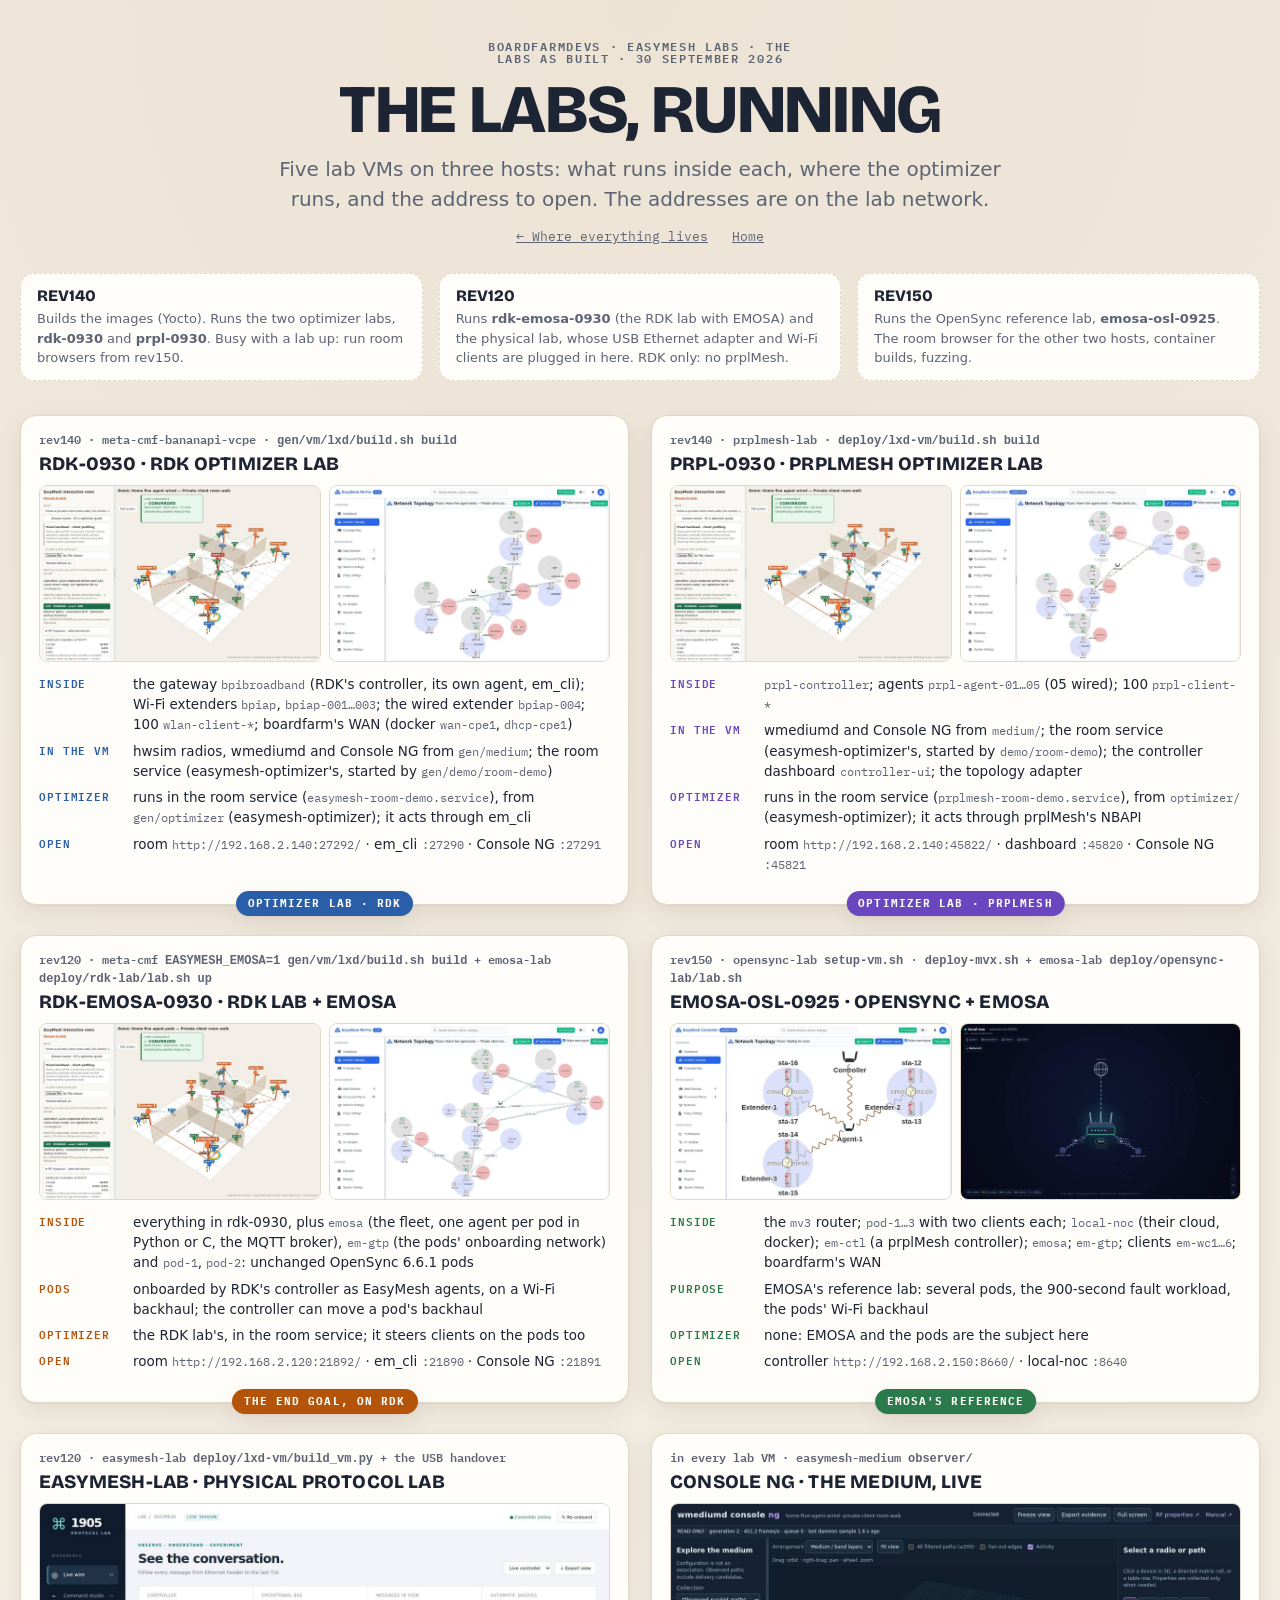
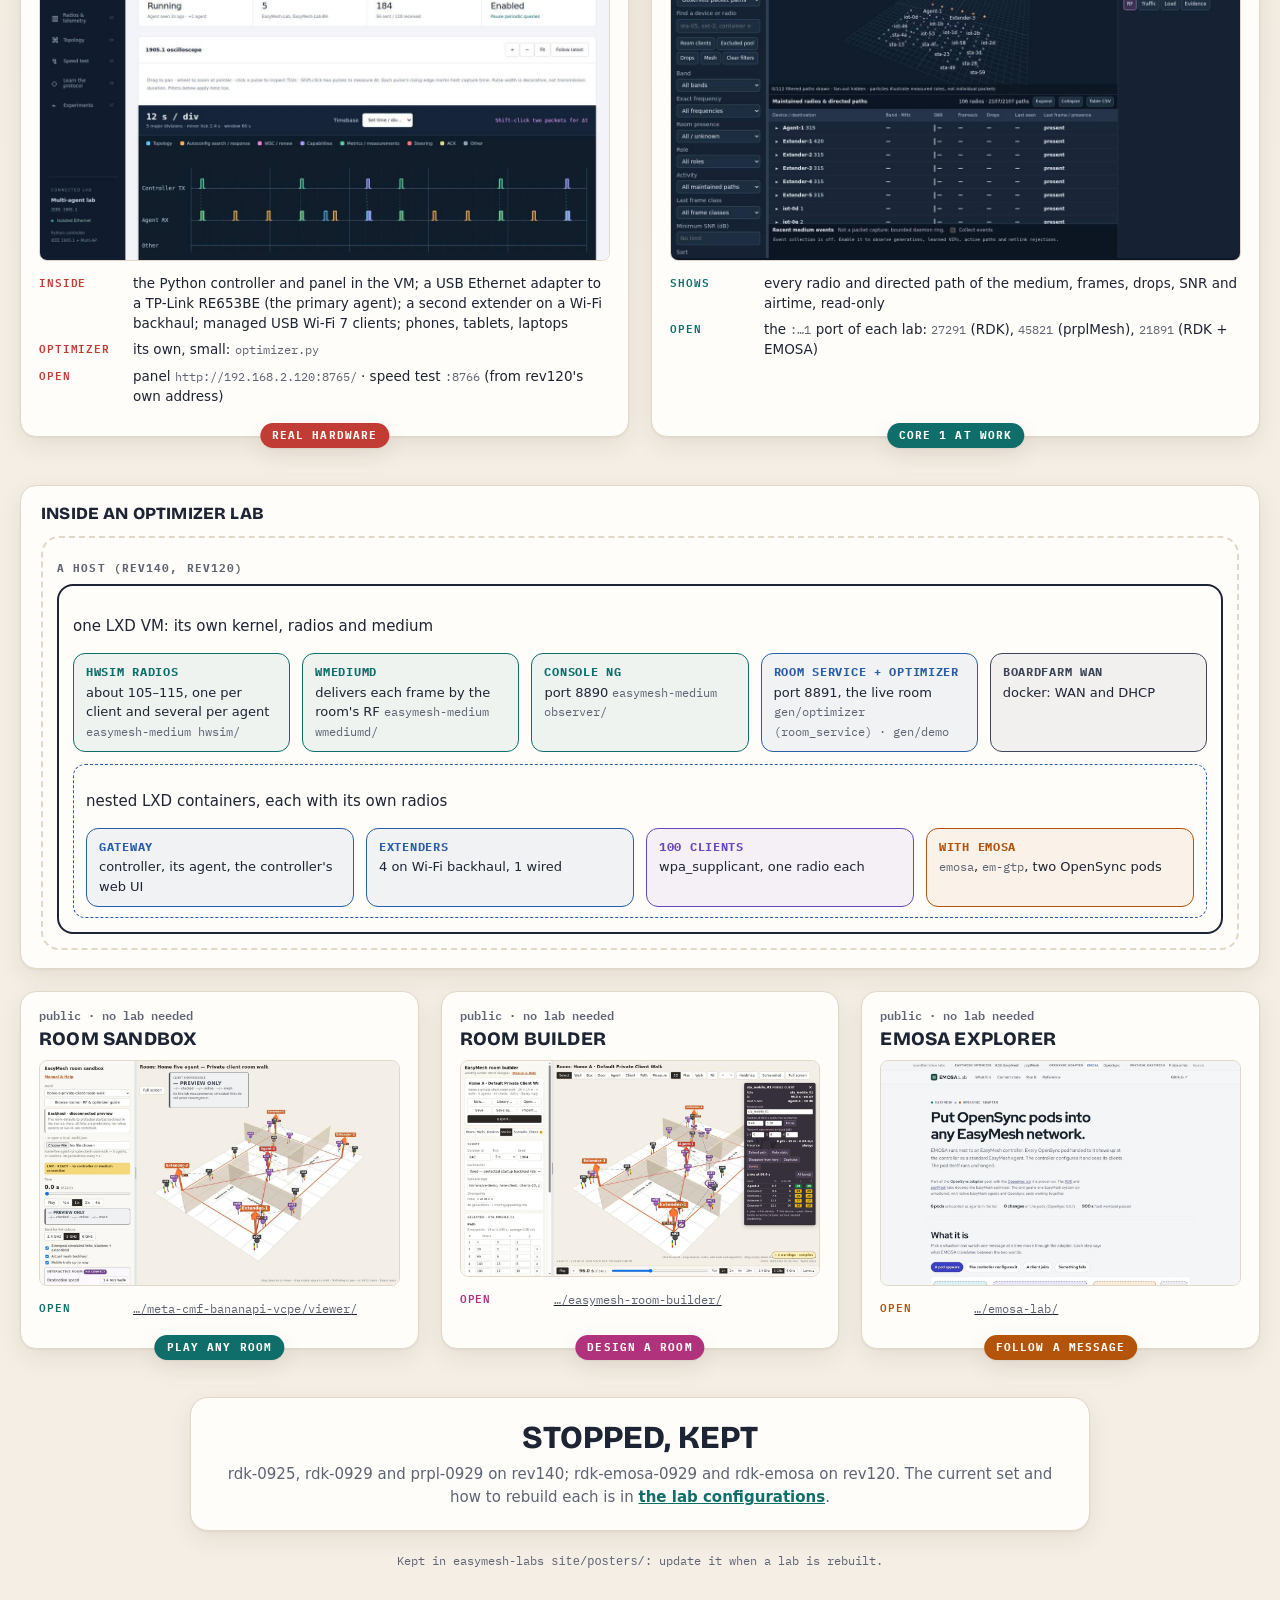
==== site/posters/labs.html @ 414efcd4 "Plan 6.8: every lab rebuilt from scratch after the splits and qualified; the pins Squashed from 16 c" ====
<!doctype html>
<html lang="en">
<head>
<meta charset="utf-8">
<meta name="viewport" content="width=device-width, initial-scale=1">
<title>EasyMesh labs as built</title>
<meta name="description" content="The EasyMesh lab VMs as built on 30 September 2026: what runs inside each, where the optimizer runs, and how to open them.">
<link rel="preconnect" href="https://fonts.googleapis.com">
<link rel="stylesheet" href="https://fonts.googleapis.com/css2?family=Bricolage+Grotesque:opsz,wght@12..96,600;12..96,800&family=IBM+Plex+Mono:wght@400;500;600;700&display=swap">
<link rel="stylesheet" href="posters.css">
</head>
<body>
<main class="poster">
  <header class="masthead">
    <p class="eyebrow">boardfarmdevs · EasyMesh labs · the labs as built · 30 September 2026</p>
    <h1>The labs, running</h1>
    <p>Five lab VMs on three hosts: what runs inside each, where the optimizer runs, and the
    address to open. The addresses are on the lab network.</p>
    <nav><a href="map.html">← Where everything lives</a> <a href="../index.html">Home</a></nav>
  </header>

  <section class="hosts" aria-label="Hosts">
    <div class="host"><h3>rev140</h3><p>Builds the images (Yocto). Runs the two optimizer labs, <b>rdk-0930</b> and <b>prpl-0930</b>. Busy with a lab up: run room browsers from rev150.</p></div>
    <div class="host"><h3>rev120</h3><p>Runs <b>rdk-emosa-0930</b> (the RDK lab with EMOSA) and the physical lab, whose USB Ethernet adapter and Wi-Fi clients are plugged in here. RDK only: no prplMesh.</p></div>
    <div class="host"><h3>rev150</h3><p>Runs the OpenSync reference lab, <b>emosa-osl-0925</b>. The room browser for the other two hosts, container builds, fuzzing.</p></div>
  </section>

  <section class="labs">
    <article class="card lab rdk">
      <p class="where">rev140 · meta-cmf-bananapi-vcpe · <code>gen/vm/lxd/build.sh build</code></p>
      <h2>rdk-0930 · RDK optimizer lab</h2>
      <div class="shots"><img src="img/rdk-room.jpg" width="1200" height="750" alt="The RDK lab's live room, converged: twenty clients around the gateway, four Wi-Fi extenders and the wired extender" loading="lazy"><img src="img/rdk-topology.jpg" width="1200" height="750" alt="em_cli, the RDK controller's web UI, drawing the network topology: the controller, Agent-1, five extenders and the clients on their private and IoT networks" loading="lazy"></div>
      <dl>
        <dt>Inside</dt><dd>the gateway <code>bpibroadband</code> (RDK's controller, its own agent, em_cli); Wi-Fi extenders <code>bpiap</code>, <code>bpiap-001…003</code>; the wired extender <code>bpiap-004</code>; 100 <code>wlan-client-*</code>; boardfarm's WAN (docker <code>wan-cpe1</code>, <code>dhcp-cpe1</code>)</dd>
        <dt>In the VM</dt><dd>hwsim radios, wmediumd and Console NG from <code>gen/medium</code>; the room service (easymesh-optimizer's, started by <code>gen/demo/room-demo</code>)</dd>
        <dt>Optimizer</dt><dd>runs in the room service (<code>easymesh-room-demo.service</code>), from <code>gen/optimizer</code> (easymesh-optimizer); it acts through em_cli</dd>
        <dt>Open</dt><dd>room <code>http://192.168.2.140:27292/</code> · em_cli <code>:27290</code> · Console NG <code>:27291</code></dd>
      </dl>
      <span class="pill">Optimizer lab · RDK</span>
    </article>

    <article class="card lab prpl">
      <p class="where">rev140 · prplmesh-lab · <code>deploy/lxd-vm/build.sh build</code></p>
      <h2>prpl-0930 · prplMesh optimizer lab</h2>
      <div class="shots"><img src="img/prpl-room.jpg" width="1200" height="750" alt="The prplMesh lab's live room, converged: twenty clients around the controller and five agents" loading="lazy"><img src="img/prpl-controller.jpg" width="1200" height="750" alt="The prplMesh controller dashboard drawing the topology, following the room's layout" loading="lazy"></div>
      <dl>
        <dt>Inside</dt><dd><code>prpl-controller</code>; agents <code>prpl-agent-01…05</code> (05 wired); 100 <code>prpl-client-*</code></dd>
        <dt>In the VM</dt><dd>wmediumd and Console NG from <code>medium/</code>; the room service (easymesh-optimizer's, started by <code>demo/room-demo</code>); the controller dashboard <code>controller-ui</code>; the topology adapter</dd>
        <dt>Optimizer</dt><dd>runs in the room service (<code>prplmesh-room-demo.service</code>), from <code>optimizer/</code> (easymesh-optimizer); it acts through prplMesh's NBAPI</dd>
        <dt>Open</dt><dd>room <code>http://192.168.2.140:45822/</code> · dashboard <code>:45820</code> · Console NG <code>:45821</code></dd>
      </dl>
      <span class="pill">Optimizer lab · prplMesh</span>
    </article>

    <article class="card lab emosa">
      <p class="where">rev120 · meta-cmf <code>EASYMESH_EMOSA=1 gen/vm/lxd/build.sh build</code> + emosa-lab <code>deploy/rdk-lab/lab.sh up</code></p>
      <h2>rdk-emosa-0930 · RDK lab + EMOSA</h2>
      <div class="shots"><img src="img/emosa-room.jpg" width="1200" height="750" alt="The RDK lab's live room with Pod-1 and Pod-2 among the native extenders, converged" loading="lazy"><img src="img/emosa-topology.jpg" width="1200" height="750" alt="em_cli's topology with the two OpenSync pods drawn as pods next to the native extenders" loading="lazy"></div>
      <dl>
        <dt>Inside</dt><dd>everything in rdk-0930, plus <code>emosa</code> (the fleet, one agent per pod in Python or C, the MQTT broker), <code>em-gtp</code> (the pods' onboarding network) and <code>pod-1</code>, <code>pod-2</code>: unchanged OpenSync 6.6.1 pods</dd>
        <dt>Pods</dt><dd>onboarded by RDK's controller as EasyMesh agents, on a Wi-Fi backhaul; the controller can move a pod's backhaul</dd>
        <dt>Optimizer</dt><dd>the RDK lab's, in the room service; it steers clients on the pods too</dd>
        <dt>Open</dt><dd>room <code>http://192.168.2.120:21892/</code> · em_cli <code>:21890</code> · Console NG <code>:21891</code></dd>
      </dl>
      <span class="pill">The end goal, on RDK</span>
    </article>

    <article class="card lab osl">
      <p class="where">rev150 · opensync-lab <code>setup-vm.sh · deploy-mvx.sh</code> + emosa-lab <code>deploy/opensync-lab/lab.sh</code></p>
      <h2>emosa-osl-0925 · OpenSync + EMOSA</h2>
      <div class="shots"><img src="img/osl-controller.jpg" width="1200" height="750" alt="The prplMesh controller's topology in the reference lab: three OpenSync pods as extenders under the controller, each with two clients" loading="lazy"><img src="img/osl-local-noc.jpg" width="1200" height="750" alt="local-noc, the lab's own OpenSync cloud, showing the mv3 router" loading="lazy"></div>
      <dl>
        <dt>Inside</dt><dd>the <code>mv3</code> router; <code>pod-1…3</code> with two clients each; <code>local-noc</code> (their cloud, docker); <code>em-ctl</code> (a prplMesh controller); <code>emosa</code>; <code>em-gtp</code>; clients <code>em-wc1…6</code>; boardfarm's WAN</dd>
        <dt>Purpose</dt><dd>EMOSA's reference lab: several pods, the 900-second fault workload, the pods' Wi-Fi backhaul</dd>
        <dt>Optimizer</dt><dd>none: EMOSA and the pods are the subject here</dd>
        <dt>Open</dt><dd>controller <code>http://192.168.2.150:8660/</code> · local-noc <code>:8640</code></dd>
      </dl>
      <span class="pill">EMOSA's reference</span>
    </article>

    <article class="card lab phys">
      <p class="where">rev120 · easymesh-lab <code>deploy/lxd-vm/build_vm.py</code> + the USB handover</p>
      <h2>easymesh-lab · physical protocol lab</h2>
      <div class="shots one"><img src="img/physical-panel.jpg" width="1200" height="750" alt="The physical lab's teaching panel: the live 1905 oscilloscope with the controller's and the agent's messages" loading="lazy"></div>
      <dl>
        <dt>Inside</dt><dd>the Python controller and panel in the VM; a USB Ethernet adapter to a TP-Link RE653BE (the primary agent); a second extender on a Wi-Fi backhaul; managed USB Wi-Fi 7 clients; phones, tablets, laptops</dd>
        <dt>Optimizer</dt><dd>its own, small: <code>optimizer.py</code></dd>
        <dt>Open</dt><dd>panel <code>http://192.168.2.120:8765/</code> · speed test <code>:8766</code> (from rev120's own address)</dd>
      </dl>
      <span class="pill">Real hardware</span>
    </article>

    <article class="card lab medium">
      <p class="where">in every lab VM · easymesh-medium <code>observer/</code></p>
      <h2>Console NG · the medium, live</h2>
      <div class="shots one"><img src="img/rdk-console.jpg" width="1200" height="750" alt="Console NG: the radios of the RDK lab in 3D and the table of maintained radios and directed paths" loading="lazy"></div>
      <dl>
        <dt>Shows</dt><dd>every radio and directed path of the medium, frames, drops, SNR and airtime, read-only</dd>
        <dt>Open</dt><dd>the <code>:…1</code> port of each lab: <code>27291</code> (RDK), <code>45821</code> (prplMesh), <code>21891</code> (RDK + EMOSA)</dd>
      </dl>
      <span class="pill">Core 1 at work</span>
    </article>
  </section>

  <section class="anatomy" aria-label="Anatomy of an optimizer lab">
    <div class="panel">
      <h3>Inside an optimizer lab</h3>
      <div class="nest">
        <p class="label">a host (rev140, rev120)</p>
        <div class="vm">
          <p class="label">one LXD VM: its own kernel, radios and medium</p>
          <div class="vm-grid">
            <div class="box medium"><b>hwsim radios</b>about 105–115, one per client and several per agent <code>easymesh-medium hwsim/</code></div>
            <div class="box medium"><b>wmediumd</b>delivers each frame by the room's RF <code>easymesh-medium wmediumd/</code></div>
            <div class="box medium"><b>Console NG</b>port 8890 <code>easymesh-medium observer/</code></div>
            <div class="box rdk"><b>Room service + optimizer</b>port 8891, the live room <code>gen/optimizer (room_service) · gen/demo</code></div>
            <div class="box umbrella"><b>boardfarm WAN</b>docker: WAN and DHCP</div>
          </div>
          <div class="containers">
            <p class="label">nested LXD containers, each with its own radios</p>
            <div class="vm-grid">
              <div class="box rdk"><b>Gateway</b>controller, its agent, the controller's web UI</div>
              <div class="box rdk"><b>Extenders</b>4 on Wi-Fi backhaul, 1 wired</div>
              <div class="box prpl"><b>100 clients</b>wpa_supplicant, one radio each</div>
              <div class="box emosa"><b>With EMOSA</b><code>emosa</code>, <code>em-gtp</code>, two OpenSync pods</div>
            </div>
          </div>
        </div>
      </div>
    </div>
  </section>

  <section aria-label="No lab needed">
    <div class="public">
      <article class="card lab medium">
        <p class="where">public · no lab needed</p>
        <h2>Room sandbox</h2>
        <div class="shots one"><img src="img/viewer-sandbox.jpg" width="1200" height="750" alt="The public room sandbox: a room played in the browser without a lab" loading="lazy"></div>
        <dl><dt>Open</dt><dd><a href="https://boardfarmdevs.github.io/meta-cmf-bananapi-vcpe/viewer/?world=home-a-private-client-room-walk"><code>…/meta-cmf-bananapi-vcpe/viewer/</code></a></dd></dl>
        <span class="pill">Play any room</span>
      </article>
      <article class="card lab builder">
        <p class="where">public · no lab needed</p>
        <h2>Room builder</h2>
        <div class="shots one"><img src="img/room-builder.jpg" width="1200" height="720" alt="The room builder: a room with walls, agents and a mobile client's path, the link table of the selected client" loading="lazy"></div>
        <dl><dt>Open</dt><dd><a href="https://boardfarmdevs.github.io/easymesh-room-builder/"><code>…/easymesh-room-builder/</code></a></dd></dl>
        <span class="pill">Design a room</span>
      </article>
      <article class="card lab emosa">
        <p class="where">public · no lab needed</p>
        <h2>EMOSA explorer</h2>
        <div class="shots one"><img src="img/emosa-explorer.jpg" width="1200" height="750" alt="The EMOSA site: put OpenSync pods into any EasyMesh network" loading="lazy"></div>
        <dl><dt>Open</dt><dd><a href="https://boardfarmdevs.github.io/emosa-lab/"><code>…/emosa-lab/</code></a></dd></dl>
        <span class="pill">Follow a message</span>
      </article>
    </div>
  </section>

  <aside class="banner">
    <h3>Stopped, kept</h3>
    <p>rdk-0925, rdk-0929 and prpl-0929 on rev140; rdk-emosa-0929 and rdk-emosa on rev120. The
    current set and how to rebuild each is in
    <a href="https://github.com/boardfarmdevs/easymesh-labs/blob/main/docs/lab-configurations.md">the lab configurations</a>.</p>
  </aside>
  <p class="foot">Kept in easymesh-labs <code>site/posters/</code>: update it when a lab is rebuilt.</p>
</main>
<script src="posters.js"></script>
</body>
</html>
---- site/posters/posters.css ----
/* The EasyMesh labs posters: cards around a central device, one colour per repository.
   Layout: a 3 x 3 poster grid on wide screens (the device in the middle, connector lines
   drawn by posters.js), one column on narrow ones. */
:root {
  --ground: #f4eee4; --ground-2: #ece3d5; --ink: #1d2433; --muted: #5d6474; --card: #fffdf9;
  --line: #e2d8c8; --shadow: 0 1px 2px rgba(60, 40, 10, .06), 0 8px 24px rgba(60, 40, 10, .08);
  --medium: #0f6e6a; --emosa: #b4540b; --rdk: #2b5ea8; --prpl: #6a47bf; --osl: #2b7a4b;
  --phys: #c03c34; --builder: #b0327d; --umbrella: #3c4658; --optimizer: #4650b4;
  --display: "Bricolage Grotesque", "Avenir Next", system-ui, sans-serif;
  --body: system-ui, -apple-system, "Segoe UI", Roboto, sans-serif;
  --mono: "IBM Plex Mono", ui-monospace, "SFMono-Regular", Menlo, monospace;
  color-scheme: light;
}
@media (prefers-color-scheme: dark) {
  :root:not([data-theme="light"]) {
    --ground: #15130f; --ground-2: #1e1b16; --ink: #ede7dc; --muted: #a9a293; --card: #211e18;
    --line: #3a342a; --shadow: 0 1px 2px rgba(0, 0, 0, .4), 0 8px 24px rgba(0, 0, 0, .35);
    --medium: #4fbfb6; --emosa: #f0a35e; --rdk: #7fa7e8; --prpl: #ad93f0; --osl: #6fcb93;
    --phys: #ef8a81; --builder: #ea86c3; --umbrella: #a9b3c6; --optimizer: #9ba3f3;
    color-scheme: dark;
  }
}
:root[data-theme="dark"] {
  --ground: #15130f; --ground-2: #1e1b16; --ink: #ede7dc; --muted: #a9a293; --card: #211e18;
  --line: #3a342a; --shadow: 0 1px 2px rgba(0, 0, 0, .4), 0 8px 24px rgba(0, 0, 0, .35);
  --medium: #4fbfb6; --emosa: #f0a35e; --rdk: #7fa7e8; --prpl: #ad93f0; --osl: #6fcb93;
  --phys: #ef8a81; --builder: #ea86c3; --umbrella: #a9b3c6; --optimizer: #9ba3f3;
  color-scheme: dark;
}

* { box-sizing: border-box; }
body {
  margin: 0; background: var(--ground); color: var(--ink);
  font: 15px/1.5 var(--body);
  background-image: radial-gradient(circle at 50% 0, var(--ground-2), transparent 60%);
}
a { color: inherit; }
.poster { max-width: 1440px; margin: 0 auto; padding: 40px 20px 64px; position: relative; }

/* the title block */
.masthead { text-align: center; margin-bottom: 28px; }
.masthead .eyebrow {
  font: 600 12px/1 var(--mono); letter-spacing: .14em; text-transform: uppercase; color: var(--muted);
}
.masthead h1 {
  font: 800 clamp(34px, 6vw, 68px)/1 var(--display); letter-spacing: -.02em; margin: 12px 0 10px;
  text-transform: uppercase; text-wrap: balance;
}
.masthead p { font-size: clamp(16px, 1.8vw, 20px); color: var(--muted); max-width: 62ch; margin: 0 auto; text-wrap: balance; }
.masthead nav { margin-top: 14px; font: 13px var(--mono); }
.masthead nav a { color: var(--muted); margin: 0 8px; }

/* the poster grid */
.board { position: relative; display: grid; gap: 22px; grid-template-columns: 1fr; }
@media (min-width: 1100px) {
  .board { grid-template-columns: 1fr 1.18fr 1fr; grid-template-areas: "a b c" "d x e" "f g h"; align-items: center; }
  .a { grid-area: a; } .b { grid-area: b; } .c { grid-area: c; } .d { grid-area: d; }
  .x { grid-area: x; } .e { grid-area: e; } .f { grid-area: f; } .g { grid-area: g; } .h { grid-area: h; }
  /* a fourth row, the full width, for a card without a connector line */
  .board.fourth { grid-template-areas: "a b c" "d x e" "f g h" "i i i"; }
  .i { grid-area: i; }
  .card.wide .rows { grid-template-columns: repeat(3, minmax(0, 1fr)); column-gap: 26px; }
}
.wires { position: absolute; inset: 0; width: 100%; height: 100%; pointer-events: none; overflow: visible; }
.wires path { fill: none; stroke-width: 2.2; stroke-linecap: round; }

.card {
  --c: var(--umbrella);
  position: relative; z-index: 1; background: var(--card); border: 1px solid var(--line);
  border-radius: 16px; box-shadow: var(--shadow); padding: 16px 18px 30px; min-width: 0;
}
.card h2 {
  display: flex; align-items: center; gap: 10px; margin: 0 0 2px;
  font: 800 19px/1.15 var(--display); text-transform: uppercase; letter-spacing: .01em;
}
.card h2 svg { width: 26px; height: 26px; flex: none; color: var(--c); }
.repo { font: 500 12.5px/1.4 var(--mono); color: var(--c); margin: 0 0 10px; word-break: break-all; }
.repo a { text-decoration: none; }
.repo a:hover { text-decoration: underline; }
.rows { list-style: none; margin: 0; padding: 0; display: grid; gap: 6px; }
.rows li { display: grid; grid-template-columns: minmax(0, 1fr); gap: 0; font-size: 13.5px; }
.rows b { font-weight: 600; }
.rows code {
  font: 12px/1.4 var(--mono); color: var(--muted); word-break: break-word;
}
.pill {
  position: absolute; left: 50%; bottom: -12px; transform: translateX(-50%); white-space: nowrap;
  background: var(--c); color: var(--card); font: 700 11px/1 var(--mono); letter-spacing: .1em;
  text-transform: uppercase; padding: 7px 12px; border-radius: 999px; box-shadow: var(--shadow);
}
.core { border-width: 2px; border-color: var(--c); }
.core .corebadge {
  position: absolute; top: -11px; right: 14px; background: var(--card); color: var(--c);
  border: 2px solid var(--c); border-radius: 999px; font: 700 10.5px/1 var(--mono); letter-spacing: .1em;
  padding: 4px 9px; text-transform: uppercase;
}

/* the device in the middle */
.device { position: relative; z-index: 1; min-width: 0; }
.laptop { margin: 0 auto; max-width: 560px; }
.laptop .screen {
  background: #11141b; border-radius: 16px 16px 6px 6px; padding: 14px 14px 18px; box-shadow: var(--shadow);
  border: 1px solid #2a2f3a;
}
.laptop .screen img { display: block; width: 100%; height: auto; border-radius: 4px; }
.laptop .base {
  height: 16px; margin: 0 -7%; background: linear-gradient(#cfd3da, #9aa1ad); border-radius: 0 0 14px 14px;
  position: relative;
}
.laptop .base::after {
  content: ""; position: absolute; left: 50%; top: 0; width: 18%; height: 6px; transform: translateX(-50%);
  background: #858c98; border-radius: 0 0 8px 8px;
}
.device figcaption { text-align: center; color: var(--muted); font-size: 13.5px; margin-top: 12px; text-wrap: balance; }

/* the panels under the board */
.panels { display: grid; gap: 22px; margin-top: 48px; grid-template-columns: 1fr; }
@media (min-width: 900px) { .panels { grid-template-columns: 1.4fr 1fr 1fr; } }
.panel { background: var(--card); border: 1px solid var(--line); border-radius: 16px; box-shadow: var(--shadow); padding: 18px 20px; min-width: 0; }
.panel h3 { font: 800 17px/1.2 var(--display); text-transform: uppercase; margin: 0 0 12px; letter-spacing: .01em; }
.table-wrap { overflow-x: auto; }
table { border-collapse: collapse; width: 100%; font-size: 13px; }
th { text-align: left; font: 600 11px/1.2 var(--mono); letter-spacing: .08em; text-transform: uppercase; color: var(--muted); padding: 0 8px 6px 0; }
td { border-top: 1px solid var(--line); padding: 7px 8px 7px 0; vertical-align: top; }
td code { font: 11.5px/1.4 var(--mono); color: var(--muted); }
.dot { display: inline-block; width: 9px; height: 9px; border-radius: 50%; margin-right: 6px; vertical-align: 1px; background: var(--c); }
.steps { list-style: none; margin: 0; padding: 0; display: grid; gap: 8px; counter-reset: step; }
.steps li { display: grid; grid-template-columns: 26px minmax(0, 1fr); gap: 8px; align-items: start; font-size: 13.5px; }
.steps li::before {
  counter-increment: step; content: counter(step); width: 24px; height: 24px; border-radius: 50%;
  background: var(--ink); color: var(--card); font: 700 12px/24px var(--mono); text-align: center;
}
.steps li.plus::before { content: "+"; background: var(--emosa); }
.plain { list-style: none; margin: 0; padding: 0; display: grid; gap: 10px; font-size: 13.5px; }
.plain li { display: grid; gap: 1px; }
.plain small { color: var(--muted); }
.status { font: 700 10.5px/1 var(--mono); letter-spacing: .08em; text-transform: uppercase; padding: 3px 7px; border-radius: 999px; border: 1px solid currentColor; margin-left: 6px; }
.status.two { color: var(--phys); } .status.one { color: var(--osl); }

.banner {
  margin: 48px auto 0; max-width: 900px; text-align: center; background: var(--card); border: 1px solid var(--line);
  border-radius: 18px; box-shadow: var(--shadow); padding: 22px 24px;
}
.banner h3 { font: 800 clamp(22px, 3vw, 32px)/1.1 var(--display); text-transform: uppercase; margin: 0 0 8px; }
.banner p { margin: 0; color: var(--muted); }
.banner a { color: var(--medium); font-weight: 600; }
.foot { text-align: center; color: var(--muted); font: 12px var(--mono); margin-top: 22px; }

/* repository colours */
.medium { --c: var(--medium); } .emosa { --c: var(--emosa); } .rdk { --c: var(--rdk); }
.prpl { --c: var(--prpl); } .osl { --c: var(--osl); } .phys { --c: var(--phys); }
.builder { --c: var(--builder); } .umbrella { --c: var(--umbrella); } .optimizer { --c: var(--optimizer); }

/* the labs poster */
.hosts { display: grid; gap: 16px; grid-template-columns: repeat(auto-fit, minmax(min(100%, 280px), 1fr)); margin-bottom: 34px; }
.host { background: var(--card); border: 1px dashed var(--line); border-radius: 14px; padding: 12px 16px; }
.host h3 { margin: 0; font: 800 16px/1.2 var(--display); text-transform: uppercase; }
.host p { margin: 4px 0 0; font-size: 13px; color: var(--muted); }
.labs { display: grid; gap: 30px 22px; grid-template-columns: 1fr; }
@media (min-width: 900px) { .labs { grid-template-columns: 1fr 1fr; } }
.lab .shots { display: grid; grid-template-columns: 1fr 1fr; gap: 8px; margin: 10px 0 12px; }
.lab .shots.one { grid-template-columns: 1fr; }
.lab .shots img { width: 100%; height: auto; border-radius: 8px; border: 1px solid var(--line); display: block; }
.lab dl { display: grid; grid-template-columns: 84px minmax(0, 1fr); gap: 6px 10px; margin: 0; font-size: 13.5px; }
.lab dt { font: 600 11px/1.6 var(--mono); letter-spacing: .08em; text-transform: uppercase; color: var(--c); }
.lab dd { margin: 0; min-width: 0; }
.lab dd code { font: 12px/1.45 var(--mono); color: var(--muted); word-break: break-word; }
.lab .where { font: 600 12px/1.3 var(--mono); color: var(--muted); margin: 0 0 4px; }
.anatomy { margin-top: 48px; }
.nest { border: 2px dashed var(--line); border-radius: 18px; padding: 14px; position: relative; }
.nest > .label { font: 700 11px/1 var(--mono); letter-spacing: .1em; text-transform: uppercase; color: var(--muted); margin-bottom: 10px; }
.vm { border: 2px solid var(--ink); border-radius: 16px; padding: 14px; background: var(--card); }
.vm-grid { display: grid; gap: 12px; grid-template-columns: repeat(auto-fit, minmax(min(100%, 200px), 1fr)); }
.box { border: 1.5px solid var(--c); border-radius: 12px; padding: 10px 12px; font-size: 13px; background: color-mix(in srgb, var(--c) 7%, var(--card)); }
.box b { display: block; font: 700 12px/1.3 var(--mono); color: var(--c); text-transform: uppercase; letter-spacing: .06em; margin-bottom: 3px; }
.box code { font: 11.5px/1.4 var(--mono); color: var(--muted); }
.containers { margin-top: 12px; border: 1.5px dashed var(--rdk); border-radius: 12px; padding: 10px 12px; }
.containers .vm-grid { grid-template-columns: repeat(auto-fit, minmax(min(100%, 150px), 1fr)); }
.public { display: grid; gap: 22px; grid-template-columns: repeat(auto-fit, minmax(min(100%, 300px), 1fr)); margin-top: 22px; }

@media (prefers-reduced-motion: no-preference) {
  .card, .panel, .lab { transition: transform .2s ease; }
  .card:hover { transform: translateY(-2px); }
}
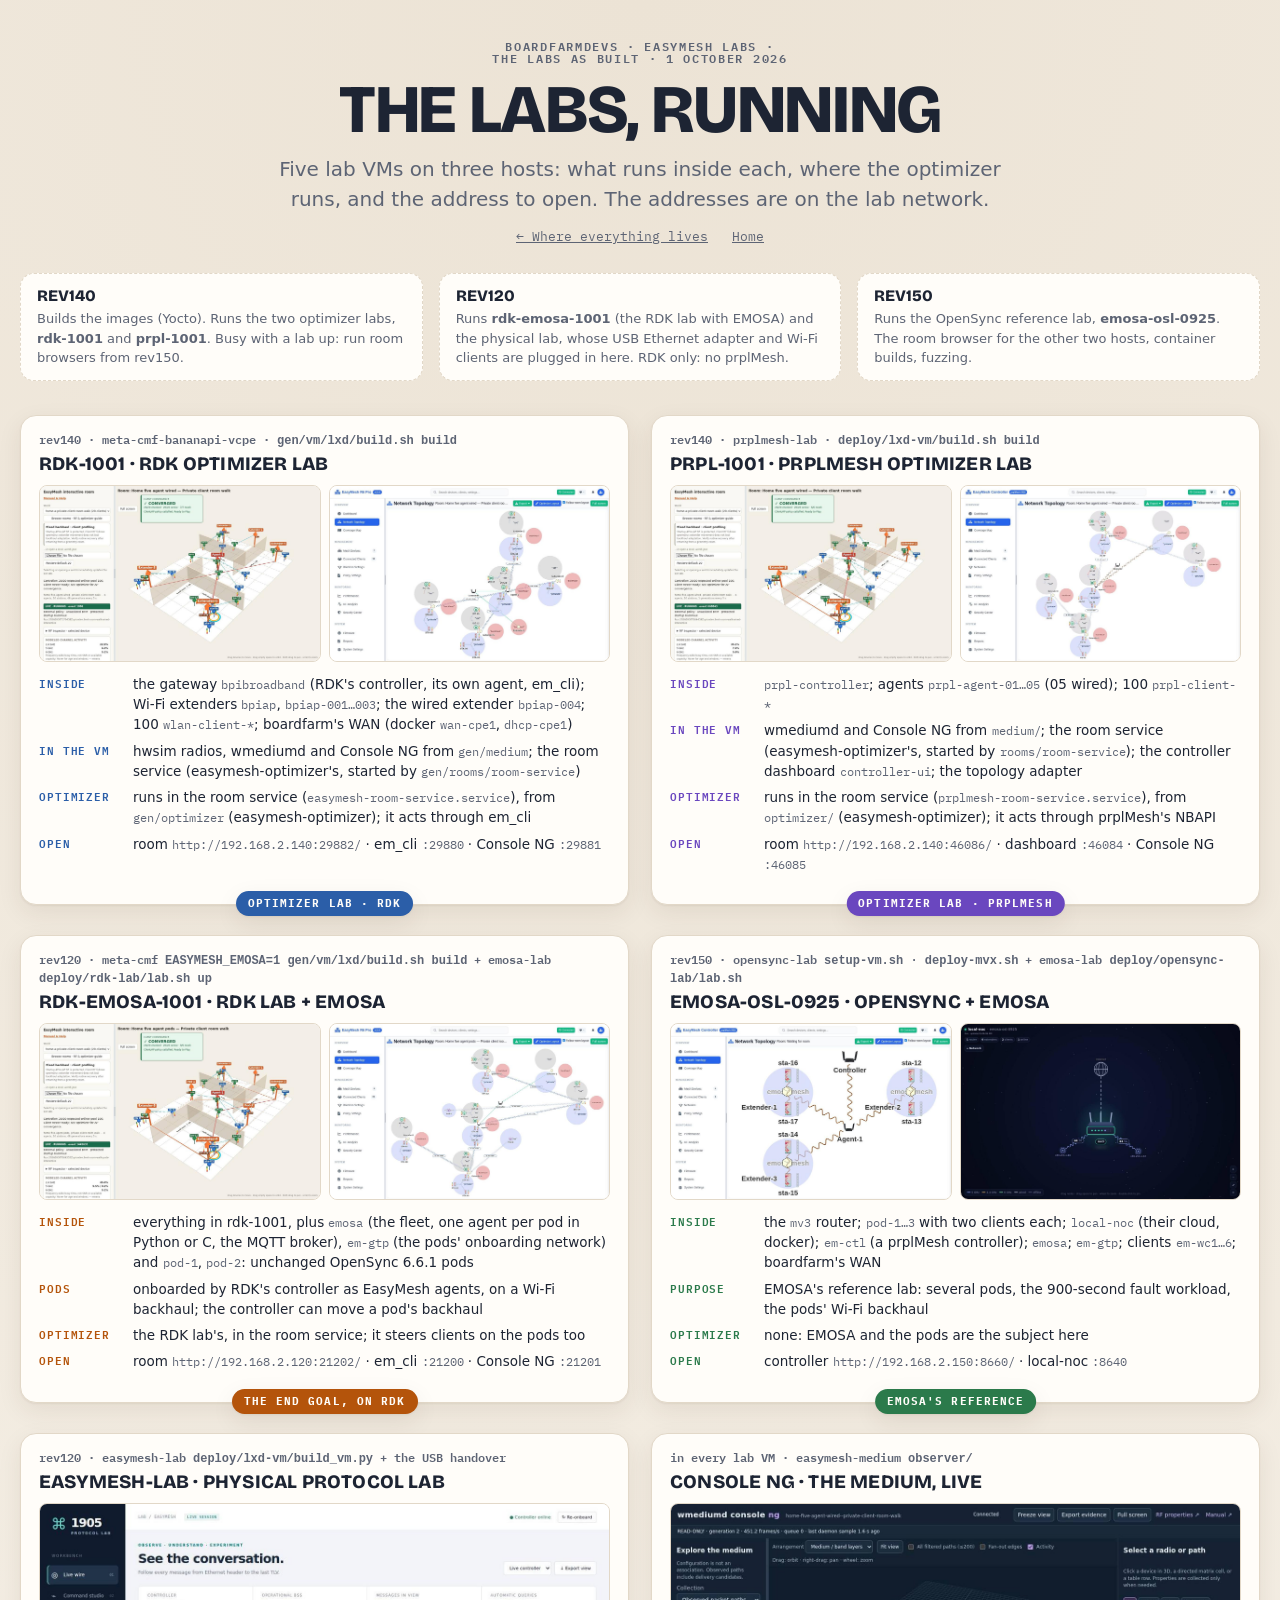
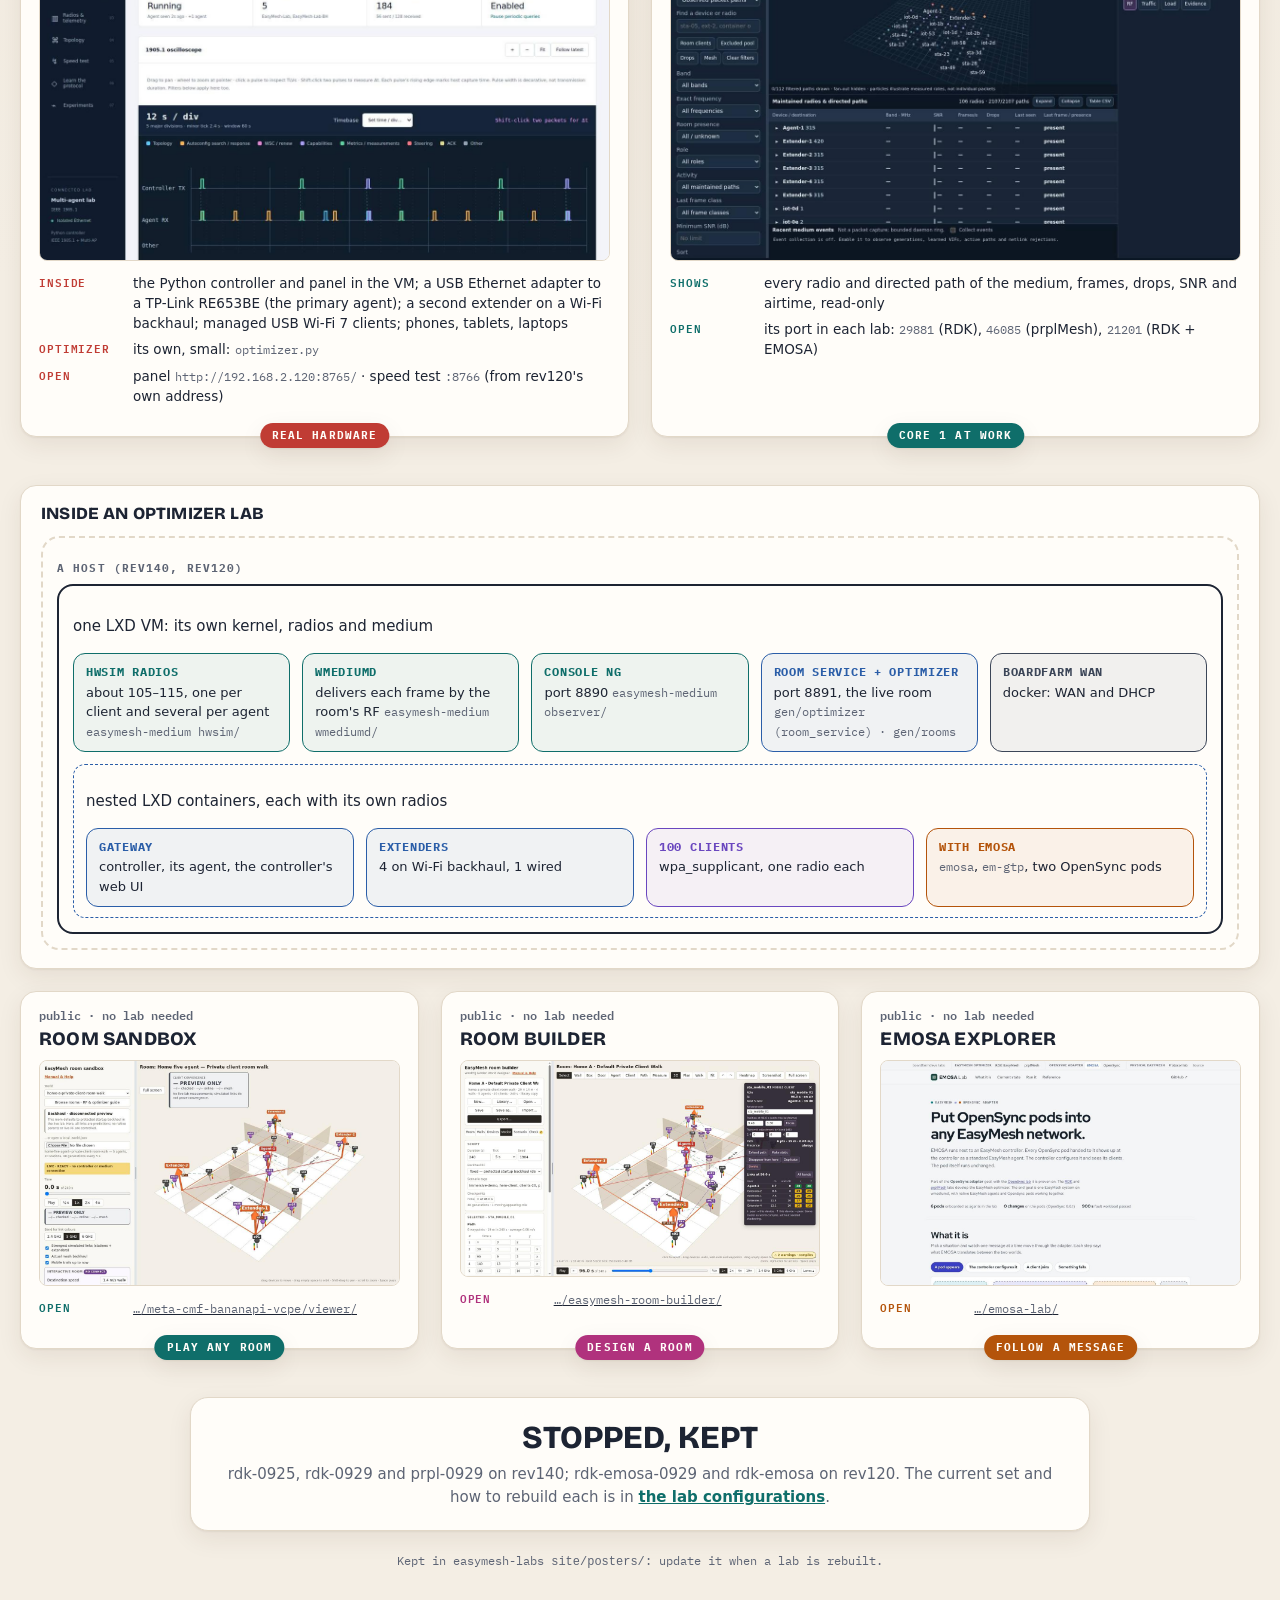
==== commit 703ba4b7: "Docs: our own commits cited by their dates, not their hashes (pins excepted) Squashed from 13 commit" ====
--- a/site/posters/labs.html
+++ b/site/posters/labs.html
@@ -4,7 +4,10 @@
 <meta charset="utf-8">
 <meta name="viewport" content="width=device-width, initial-scale=1">
 <title>EasyMesh labs as built</title>
-<meta name="description" content="The EasyMesh lab VMs as built on 30 September 2026: what runs inside each, where the optimizer runs, and how to open them.">
+<link rel="icon" href="../favicon.ico" sizes="48x48">
+<link rel="icon" href="../favicon.svg" type="image/svg+xml">
+<link rel="apple-touch-icon" href="../apple-touch-icon.png">
+<meta name="description" content="The EasyMesh lab VMs as built on 1 October 2026: what runs inside each, where the optimizer runs, and how to open them.">
 <link rel="preconnect" href="https://fonts.googleapis.com">
 <link rel="stylesheet" href="https://fonts.googleapis.com/css2?family=Bricolage+Grotesque:opsz,wght@12..96,600;12..96,800&family=IBM+Plex+Mono:wght@400;500;600;700&display=swap">
 <link rel="stylesheet" href="posters.css">
@@ -12,7 +15,7 @@
 <body>
 <main class="poster">
   <header class="masthead">
-    <p class="eyebrow">boardfarmdevs · EasyMesh labs · the labs as built · 30 September 2026</p>
+    <p class="eyebrow">boardfarmdevs · EasyMesh labs · the labs as built · 1 October 2026</p>
     <h1>The labs, running</h1>
     <p>Five lab VMs on three hosts: what runs inside each, where the optimizer runs, and the
     address to open. The addresses are on the lab network.</p>
@@ -20,47 +23,47 @@
   </header>
 
   <section class="hosts" aria-label="Hosts">
-    <div class="host"><h3>rev140</h3><p>Builds the images (Yocto). Runs the two optimizer labs, <b>rdk-0930</b> and <b>prpl-0930</b>. Busy with a lab up: run room browsers from rev150.</p></div>
-    <div class="host"><h3>rev120</h3><p>Runs <b>rdk-emosa-0930</b> (the RDK lab with EMOSA) and the physical lab, whose USB Ethernet adapter and Wi-Fi clients are plugged in here. RDK only: no prplMesh.</p></div>
+    <div class="host"><h3>rev140</h3><p>Builds the images (Yocto). Runs the two optimizer labs, <b>rdk-1001</b> and <b>prpl-1001</b>. Busy with a lab up: run room browsers from rev150.</p></div>
+    <div class="host"><h3>rev120</h3><p>Runs <b>rdk-emosa-1001</b> (the RDK lab with EMOSA) and the physical lab, whose USB Ethernet adapter and Wi-Fi clients are plugged in here. RDK only: no prplMesh.</p></div>
     <div class="host"><h3>rev150</h3><p>Runs the OpenSync reference lab, <b>emosa-osl-0925</b>. The room browser for the other two hosts, container builds, fuzzing.</p></div>
   </section>
 
   <section class="labs">
-    <article class="card lab rdk">
+    <article class="card lab rdk" id="rdk">
       <p class="where">rev140 · meta-cmf-bananapi-vcpe · <code>gen/vm/lxd/build.sh build</code></p>
-      <h2>rdk-0930 · RDK optimizer lab</h2>
+      <h2>rdk-1001 · RDK optimizer lab</h2>
       <div class="shots"><img src="img/rdk-room.jpg" width="1200" height="750" alt="The RDK lab's live room, converged: twenty clients around the gateway, four Wi-Fi extenders and the wired extender" loading="lazy"><img src="img/rdk-topology.jpg" width="1200" height="750" alt="em_cli, the RDK controller's web UI, drawing the network topology: the controller, Agent-1, five extenders and the clients on their private and IoT networks" loading="lazy"></div>
       <dl>
         <dt>Inside</dt><dd>the gateway <code>bpibroadband</code> (RDK's controller, its own agent, em_cli); Wi-Fi extenders <code>bpiap</code>, <code>bpiap-001…003</code>; the wired extender <code>bpiap-004</code>; 100 <code>wlan-client-*</code>; boardfarm's WAN (docker <code>wan-cpe1</code>, <code>dhcp-cpe1</code>)</dd>
-        <dt>In the VM</dt><dd>hwsim radios, wmediumd and Console NG from <code>gen/medium</code>; the room service (easymesh-optimizer's, started by <code>gen/demo/room-demo</code>)</dd>
-        <dt>Optimizer</dt><dd>runs in the room service (<code>easymesh-room-demo.service</code>), from <code>gen/optimizer</code> (easymesh-optimizer); it acts through em_cli</dd>
-        <dt>Open</dt><dd>room <code>http://192.168.2.140:27292/</code> · em_cli <code>:27290</code> · Console NG <code>:27291</code></dd>
+        <dt>In the VM</dt><dd>hwsim radios, wmediumd and Console NG from <code>gen/medium</code>; the room service (easymesh-optimizer's, started by <code>gen/rooms/room-service</code>)</dd>
+        <dt>Optimizer</dt><dd>runs in the room service (<code>easymesh-room-service.service</code>), from <code>gen/optimizer</code> (easymesh-optimizer); it acts through em_cli</dd>
+        <dt>Open</dt><dd>room <code>http://192.168.2.140:29882/</code> · em_cli <code>:29880</code> · Console NG <code>:29881</code></dd>
       </dl>
       <span class="pill">Optimizer lab · RDK</span>
     </article>
 
-    <article class="card lab prpl">
+    <article class="card lab prpl" id="prpl">
       <p class="where">rev140 · prplmesh-lab · <code>deploy/lxd-vm/build.sh build</code></p>
-      <h2>prpl-0930 · prplMesh optimizer lab</h2>
+      <h2>prpl-1001 · prplMesh optimizer lab</h2>
       <div class="shots"><img src="img/prpl-room.jpg" width="1200" height="750" alt="The prplMesh lab's live room, converged: twenty clients around the controller and five agents" loading="lazy"><img src="img/prpl-controller.jpg" width="1200" height="750" alt="The prplMesh controller dashboard drawing the topology, following the room's layout" loading="lazy"></div>
       <dl>
         <dt>Inside</dt><dd><code>prpl-controller</code>; agents <code>prpl-agent-01…05</code> (05 wired); 100 <code>prpl-client-*</code></dd>
-        <dt>In the VM</dt><dd>wmediumd and Console NG from <code>medium/</code>; the room service (easymesh-optimizer's, started by <code>demo/room-demo</code>); the controller dashboard <code>controller-ui</code>; the topology adapter</dd>
-        <dt>Optimizer</dt><dd>runs in the room service (<code>prplmesh-room-demo.service</code>), from <code>optimizer/</code> (easymesh-optimizer); it acts through prplMesh's NBAPI</dd>
-        <dt>Open</dt><dd>room <code>http://192.168.2.140:45822/</code> · dashboard <code>:45820</code> · Console NG <code>:45821</code></dd>
+        <dt>In the VM</dt><dd>wmediumd and Console NG from <code>medium/</code>; the room service (easymesh-optimizer's, started by <code>rooms/room-service</code>); the controller dashboard <code>controller-ui</code>; the topology adapter</dd>
+        <dt>Optimizer</dt><dd>runs in the room service (<code>prplmesh-room-service.service</code>), from <code>optimizer/</code> (easymesh-optimizer); it acts through prplMesh's NBAPI</dd>
+        <dt>Open</dt><dd>room <code>http://192.168.2.140:46086/</code> · dashboard <code>:46084</code> · Console NG <code>:46085</code></dd>
       </dl>
       <span class="pill">Optimizer lab · prplMesh</span>
     </article>
 
     <article class="card lab emosa">
       <p class="where">rev120 · meta-cmf <code>EASYMESH_EMOSA=1 gen/vm/lxd/build.sh build</code> + emosa-lab <code>deploy/rdk-lab/lab.sh up</code></p>
-      <h2>rdk-emosa-0930 · RDK lab + EMOSA</h2>
+      <h2>rdk-emosa-1001 · RDK lab + EMOSA</h2>
       <div class="shots"><img src="img/emosa-room.jpg" width="1200" height="750" alt="The RDK lab's live room with Pod-1 and Pod-2 among the native extenders, converged" loading="lazy"><img src="img/emosa-topology.jpg" width="1200" height="750" alt="em_cli's topology with the two OpenSync pods drawn as pods next to the native extenders" loading="lazy"></div>
       <dl>
-        <dt>Inside</dt><dd>everything in rdk-0930, plus <code>emosa</code> (the fleet, one agent per pod in Python or C, the MQTT broker), <code>em-gtp</code> (the pods' onboarding network) and <code>pod-1</code>, <code>pod-2</code>: unchanged OpenSync 6.6.1 pods</dd>
+        <dt>Inside</dt><dd>everything in rdk-1001, plus <code>emosa</code> (the fleet, one agent per pod in Python or C, the MQTT broker), <code>em-gtp</code> (the pods' onboarding network) and <code>pod-1</code>, <code>pod-2</code>: unchanged OpenSync 6.6.1 pods</dd>
         <dt>Pods</dt><dd>onboarded by RDK's controller as EasyMesh agents, on a Wi-Fi backhaul; the controller can move a pod's backhaul</dd>
         <dt>Optimizer</dt><dd>the RDK lab's, in the room service; it steers clients on the pods too</dd>
-        <dt>Open</dt><dd>room <code>http://192.168.2.120:21892/</code> · em_cli <code>:21890</code> · Console NG <code>:21891</code></dd>
+        <dt>Open</dt><dd>room <code>http://192.168.2.120:21202/</code> · em_cli <code>:21200</code> · Console NG <code>:21201</code></dd>
       </dl>
       <span class="pill">The end goal, on RDK</span>
     </article>
@@ -96,7 +99,7 @@
       <div class="shots one"><img src="img/rdk-console.jpg" width="1200" height="750" alt="Console NG: the radios of the RDK lab in 3D and the table of maintained radios and directed paths" loading="lazy"></div>
       <dl>
         <dt>Shows</dt><dd>every radio and directed path of the medium, frames, drops, SNR and airtime, read-only</dd>
-        <dt>Open</dt><dd>the <code>:…1</code> port of each lab: <code>27291</code> (RDK), <code>45821</code> (prplMesh), <code>21891</code> (RDK + EMOSA)</dd>
+        <dt>Open</dt><dd>its port in each lab: <code>29881</code> (RDK), <code>46085</code> (prplMesh), <code>21201</code> (RDK + EMOSA)</dd>
       </dl>
       <span class="pill">Core 1 at work</span>
     </article>
@@ -113,7 +116,7 @@
             <div class="box medium"><b>hwsim radios</b>about 105–115, one per client and several per agent <code>easymesh-medium hwsim/</code></div>
             <div class="box medium"><b>wmediumd</b>delivers each frame by the room's RF <code>easymesh-medium wmediumd/</code></div>
             <div class="box medium"><b>Console NG</b>port 8890 <code>easymesh-medium observer/</code></div>
-            <div class="box rdk"><b>Room service + optimizer</b>port 8891, the live room <code>gen/optimizer (room_service) · gen/demo</code></div>
+            <div class="box rdk"><b>Room service + optimizer</b>port 8891, the live room <code>gen/optimizer (room_service) · gen/rooms</code></div>
             <div class="box umbrella"><b>boardfarm WAN</b>docker: WAN and DHCP</div>
           </div>
           <div class="containers">
@@ -136,21 +139,21 @@
         <p class="where">public · no lab needed</p>
         <h2>Room sandbox</h2>
         <div class="shots one"><img src="img/viewer-sandbox.jpg" width="1200" height="750" alt="The public room sandbox: a room played in the browser without a lab" loading="lazy"></div>
-        <dl><dt>Open</dt><dd><a href="https://boardfarmdevs.github.io/meta-cmf-bananapi-vcpe/viewer/?world=home-a-private-client-room-walk"><code>…/meta-cmf-bananapi-vcpe/viewer/</code></a></dd></dl>
+        <dl><dt>Open</dt><dd><a href="https://vcpe.dev/meta-cmf-bananapi-vcpe/viewer/?world=home-a-private-client-room-walk"><code>…/meta-cmf-bananapi-vcpe/viewer/</code></a></dd></dl>
         <span class="pill">Play any room</span>
       </article>
       <article class="card lab builder">
         <p class="where">public · no lab needed</p>
         <h2>Room builder</h2>
         <div class="shots one"><img src="img/room-builder.jpg" width="1200" height="720" alt="The room builder: a room with walls, agents and a mobile client's path, the link table of the selected client" loading="lazy"></div>
-        <dl><dt>Open</dt><dd><a href="https://boardfarmdevs.github.io/easymesh-room-builder/"><code>…/easymesh-room-builder/</code></a></dd></dl>
+        <dl><dt>Open</dt><dd><a href="https://vcpe.dev/easymesh-room-builder/"><code>…/easymesh-room-builder/</code></a></dd></dl>
         <span class="pill">Design a room</span>
       </article>
       <article class="card lab emosa">
         <p class="where">public · no lab needed</p>
         <h2>EMOSA explorer</h2>
         <div class="shots one"><img src="img/emosa-explorer.jpg" width="1200" height="750" alt="The EMOSA site: put OpenSync pods into any EasyMesh network" loading="lazy"></div>
-        <dl><dt>Open</dt><dd><a href="https://boardfarmdevs.github.io/emosa-lab/"><code>…/emosa-lab/</code></a></dd></dl>
+        <dl><dt>Open</dt><dd><a href="https://vcpe.dev/emosa-lab/"><code>…/emosa-lab/</code></a></dd></dl>
         <span class="pill">Follow a message</span>
       </article>
     </div>
@@ -160,7 +163,7 @@
     <h3>Stopped, kept</h3>
     <p>rdk-0925, rdk-0929 and prpl-0929 on rev140; rdk-emosa-0929 and rdk-emosa on rev120. The
     current set and how to rebuild each is in
-    <a href="https://github.com/boardfarmdevs/easymesh-labs/blob/main/docs/lab-configurations.md">the lab configurations</a>.</p>
+    <a href="https://github.com/boardfarmdevs/easymesh-labs/blob/main/docs/reference/lab-configurations.md">the lab configurations</a>.</p>
   </aside>
   <p class="foot">Kept in easymesh-labs <code>site/posters/</code>: update it when a lab is rebuilt.</p>
 </main>
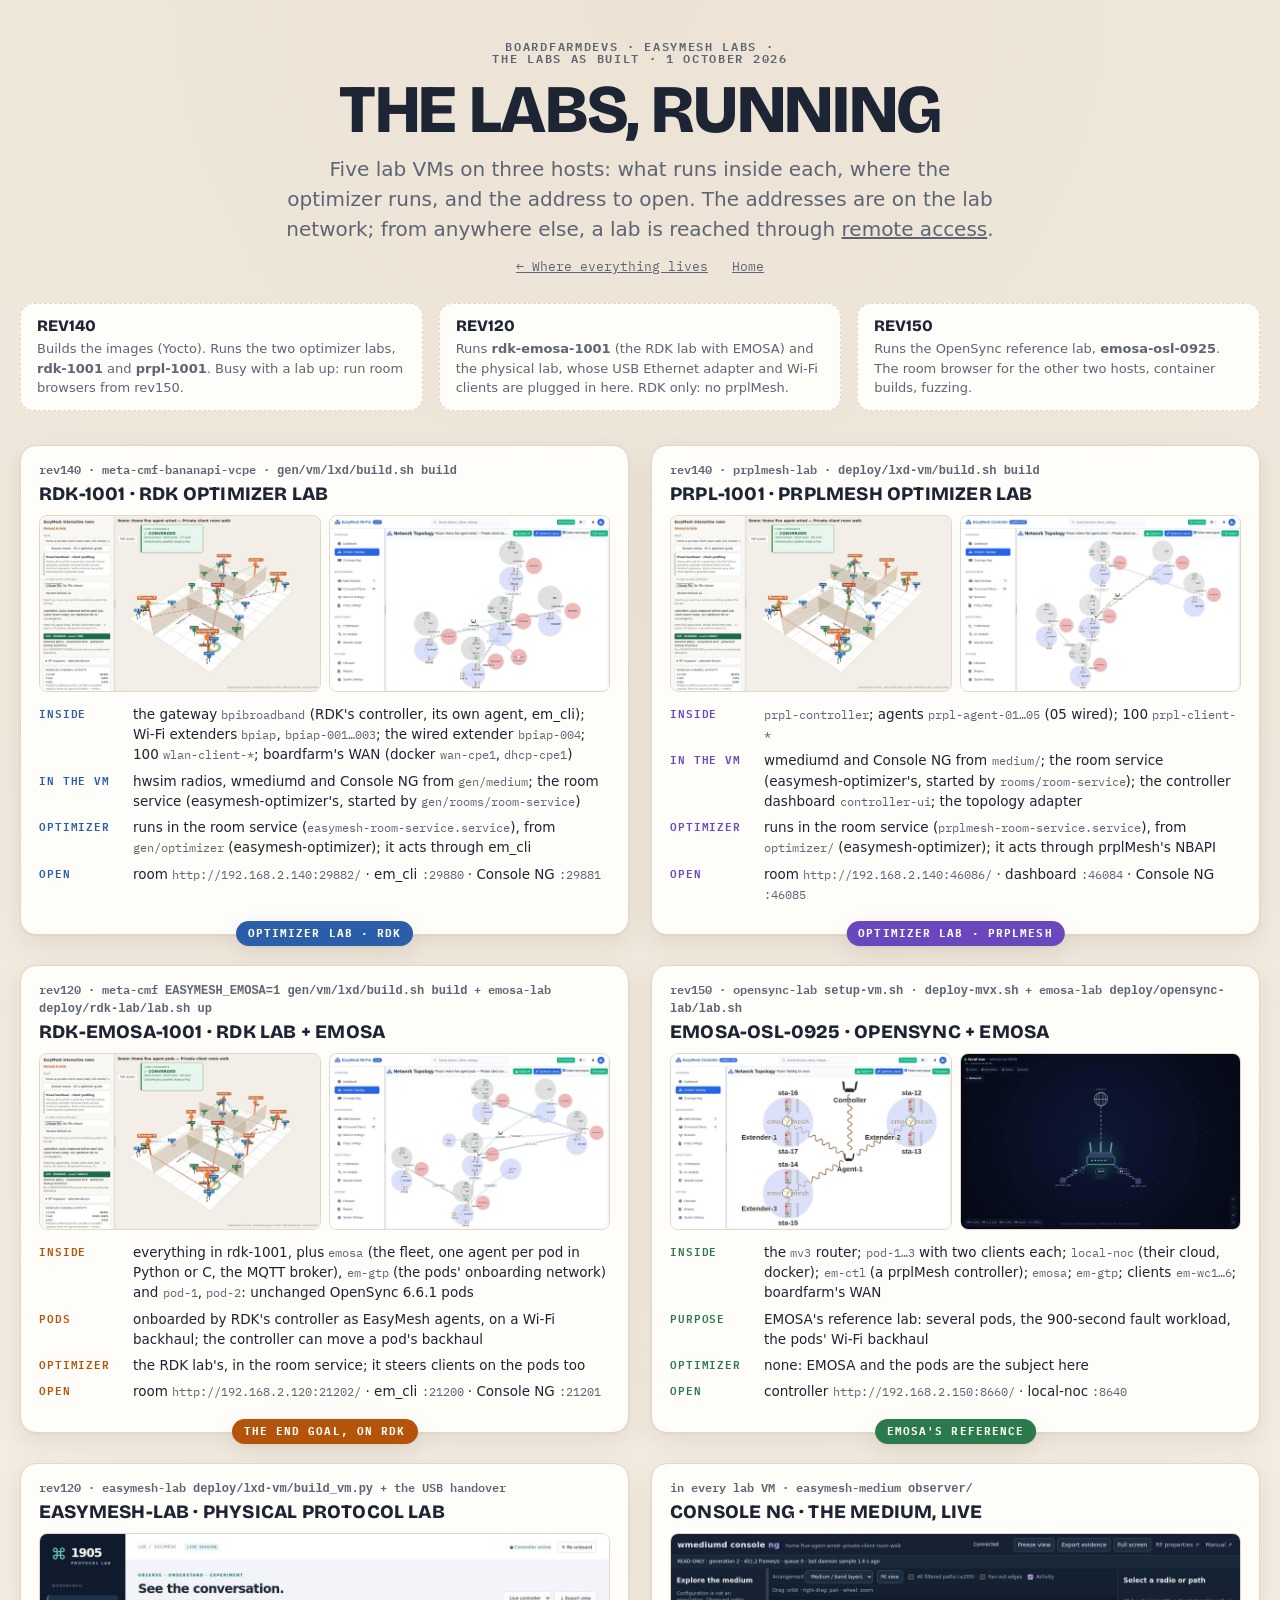
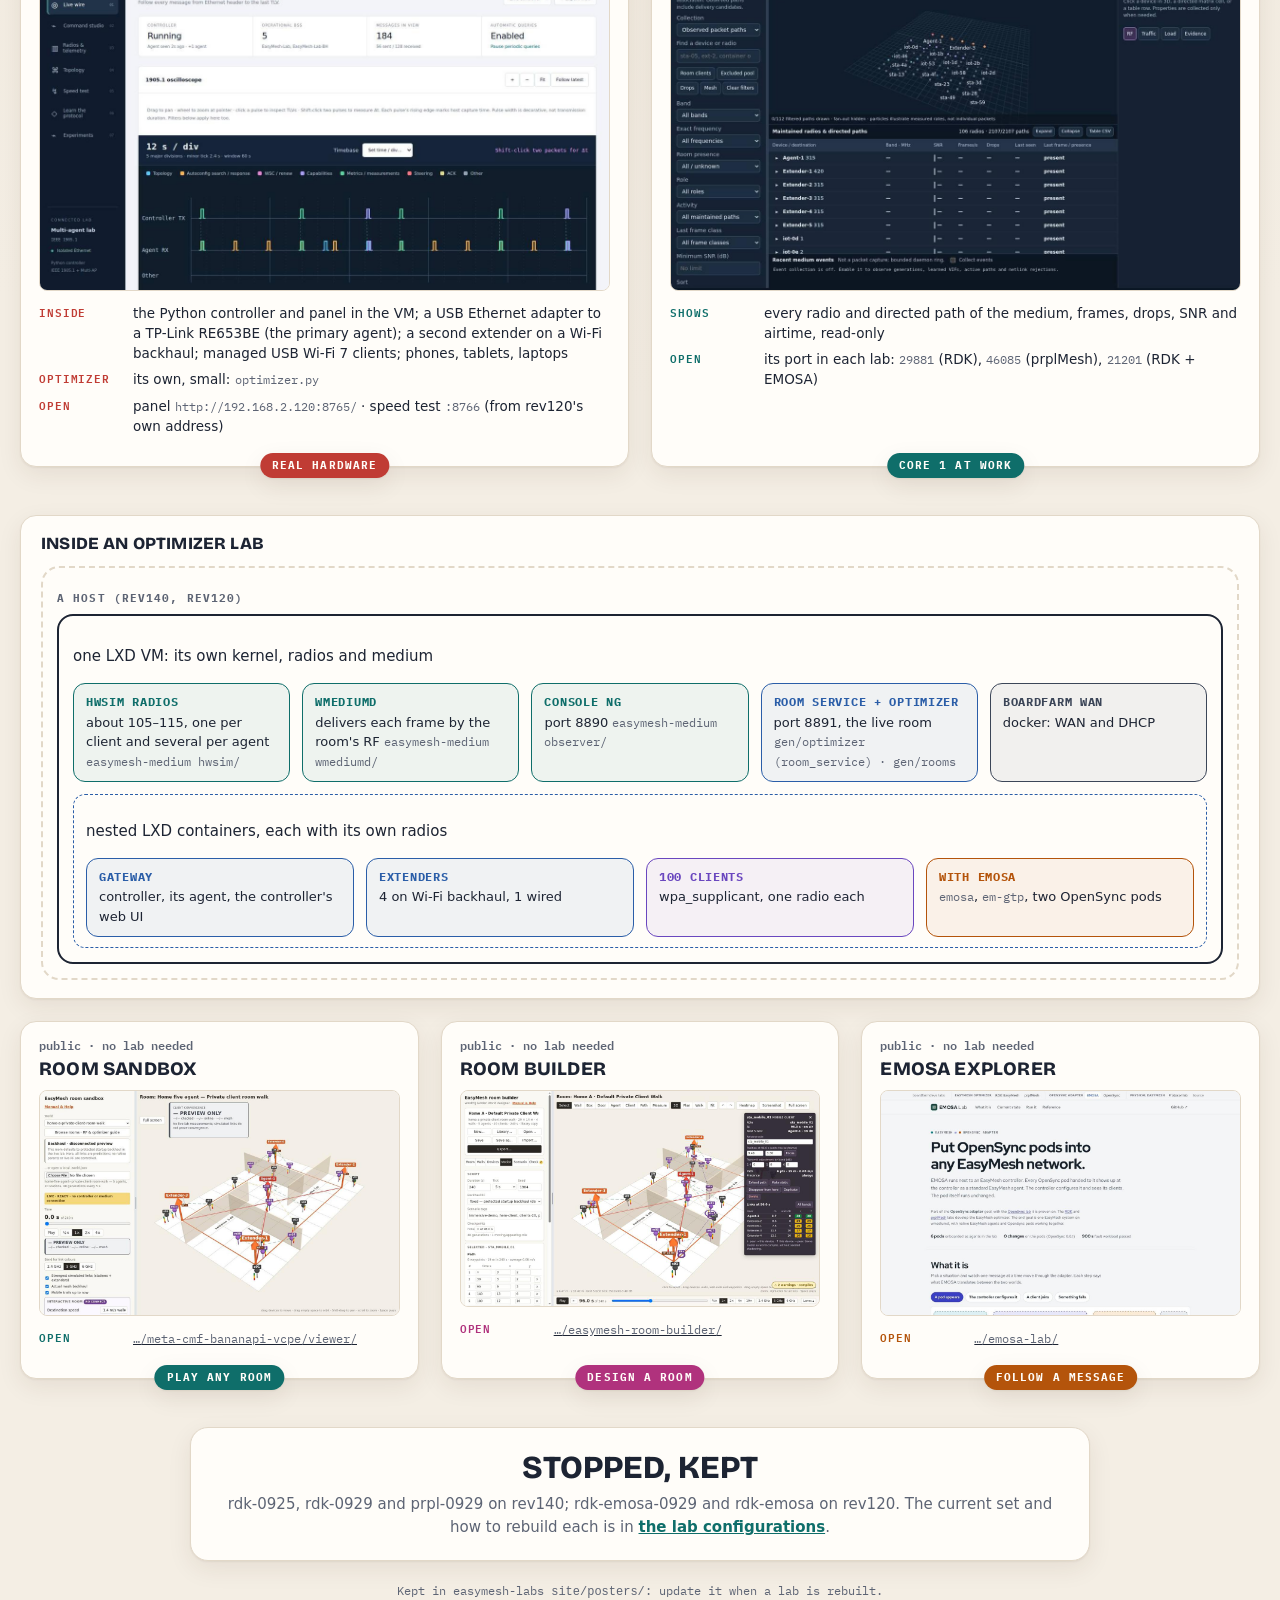
==== commit 092e53b3: "The umbrella with the clients and remote access: the site's shared section and state, the map poster" ====
--- a/site/posters/labs.html
+++ b/site/posters/labs.html
@@ -18,7 +18,8 @@
     <p class="eyebrow">boardfarmdevs · EasyMesh labs · the labs as built · 1 October 2026</p>
     <h1>The labs, running</h1>
     <p>Five lab VMs on three hosts: what runs inside each, where the optimizer runs, and the
-    address to open. The addresses are on the lab network.</p>
+    address to open. The addresses are on the lab network; from anywhere else, a lab is reached
+    through <a href="https://vcpe.dev/easymesh-remote/">remote access</a>.</p>
     <nav><a href="map.html">← Where everything lives</a> <a href="../index.html">Home</a></nav>
   </header>
 
--- a/site/posters/posters.css
+++ b/site/posters/posters.css
@@ -5,7 +5,8 @@
   --ground: #f4eee4; --ground-2: #ece3d5; --ink: #1d2433; --muted: #5d6474; --card: #fffdf9;
   --line: #e2d8c8; --shadow: 0 1px 2px rgba(60, 40, 10, .06), 0 8px 24px rgba(60, 40, 10, .08);
   --medium: #0f6e6a; --emosa: #b4540b; --rdk: #2b5ea8; --prpl: #6a47bf; --osl: #2b7a4b;
-  --phys: #c03c34; --builder: #b0327d; --umbrella: #3c4658; --optimizer: #4650b4;
+  --phys: #c03c34; --builder: #b0327d; --umbrella: #3c4658; --optimizer: #4650b4; --resources: #7a6524;
+  --clients: #5d7a14; --remote: #17789b;
   --display: "Bricolage Grotesque", "Avenir Next", system-ui, sans-serif;
   --body: system-ui, -apple-system, "Segoe UI", Roboto, sans-serif;
   --mono: "IBM Plex Mono", ui-monospace, "SFMono-Regular", Menlo, monospace;
@@ -16,7 +17,8 @@
     --ground: #15130f; --ground-2: #1e1b16; --ink: #ede7dc; --muted: #a9a293; --card: #211e18;
     --line: #3a342a; --shadow: 0 1px 2px rgba(0, 0, 0, .4), 0 8px 24px rgba(0, 0, 0, .35);
     --medium: #4fbfb6; --emosa: #f0a35e; --rdk: #7fa7e8; --prpl: #ad93f0; --osl: #6fcb93;
-    --phys: #ef8a81; --builder: #ea86c3; --umbrella: #a9b3c6; --optimizer: #9ba3f3;
+    --phys: #ef8a81; --builder: #ea86c3; --umbrella: #a9b3c6; --optimizer: #9ba3f3; --resources: #dcc27a;
+    --clients: #b4d06a; --remote: #6cc4e4;
     color-scheme: dark;
   }
 }
@@ -24,7 +26,8 @@
   --ground: #15130f; --ground-2: #1e1b16; --ink: #ede7dc; --muted: #a9a293; --card: #211e18;
   --line: #3a342a; --shadow: 0 1px 2px rgba(0, 0, 0, .4), 0 8px 24px rgba(0, 0, 0, .35);
   --medium: #4fbfb6; --emosa: #f0a35e; --rdk: #7fa7e8; --prpl: #ad93f0; --osl: #6fcb93;
-  --phys: #ef8a81; --builder: #ea86c3; --umbrella: #a9b3c6; --optimizer: #9ba3f3;
+  --phys: #ef8a81; --builder: #ea86c3; --umbrella: #a9b3c6; --optimizer: #9ba3f3; --resources: #dcc27a;
+  --clients: #b4d06a; --remote: #6cc4e4;
   color-scheme: dark;
 }
 
@@ -56,10 +59,13 @@
   .board { grid-template-columns: 1fr 1.18fr 1fr; grid-template-areas: "a b c" "d x e" "f g h"; align-items: center; }
   .a { grid-area: a; } .b { grid-area: b; } .c { grid-area: c; } .d { grid-area: d; }
   .x { grid-area: x; } .e { grid-area: e; } .f { grid-area: f; } .g { grid-area: g; } .h { grid-area: h; }
-  /* a fourth row, the full width, for a card without a connector line */
-  .board.fourth { grid-template-areas: "a b c" "d x e" "f g h" "i i i"; }
-  .i { grid-area: i; }
-  .card.wide .rows { grid-template-columns: repeat(3, minmax(0, 1fr)); column-gap: 26px; }
+  /* a fourth row for the cards without a connector line: a wide one and a narrow one */
+  .board.fourth { grid-template-areas: "a b c" "d x e" "f g h" "i i j"; align-items: stretch; }
+  .i { grid-area: i; } .j { grid-area: j; }
+  /* and a fifth, the same shape */
+  .board.fifth { grid-template-areas: "a b c" "d x e" "f g h" "i i j" "k k l"; align-items: stretch; }
+  .k { grid-area: k; } .l { grid-area: l; }
+  .card.wide .rows { grid-template-columns: repeat(2, minmax(0, 1fr)); column-gap: 26px; }
 }
 .wires { position: absolute; inset: 0; width: 100%; height: 100%; pointer-events: none; overflow: visible; }
 .wires path { fill: none; stroke-width: 2.2; stroke-linecap: round; }
@@ -150,6 +156,7 @@
 .medium { --c: var(--medium); } .emosa { --c: var(--emosa); } .rdk { --c: var(--rdk); }
 .prpl { --c: var(--prpl); } .osl { --c: var(--osl); } .phys { --c: var(--phys); }
 .builder { --c: var(--builder); } .umbrella { --c: var(--umbrella); } .optimizer { --c: var(--optimizer); }
+.resources { --c: var(--resources); } .clients { --c: var(--clients); } .remote { --c: var(--remote); }
 
 /* the labs poster */
 .hosts { display: grid; gap: 16px; grid-template-columns: repeat(auto-fit, minmax(min(100%, 280px), 1fr)); margin-bottom: 34px; }
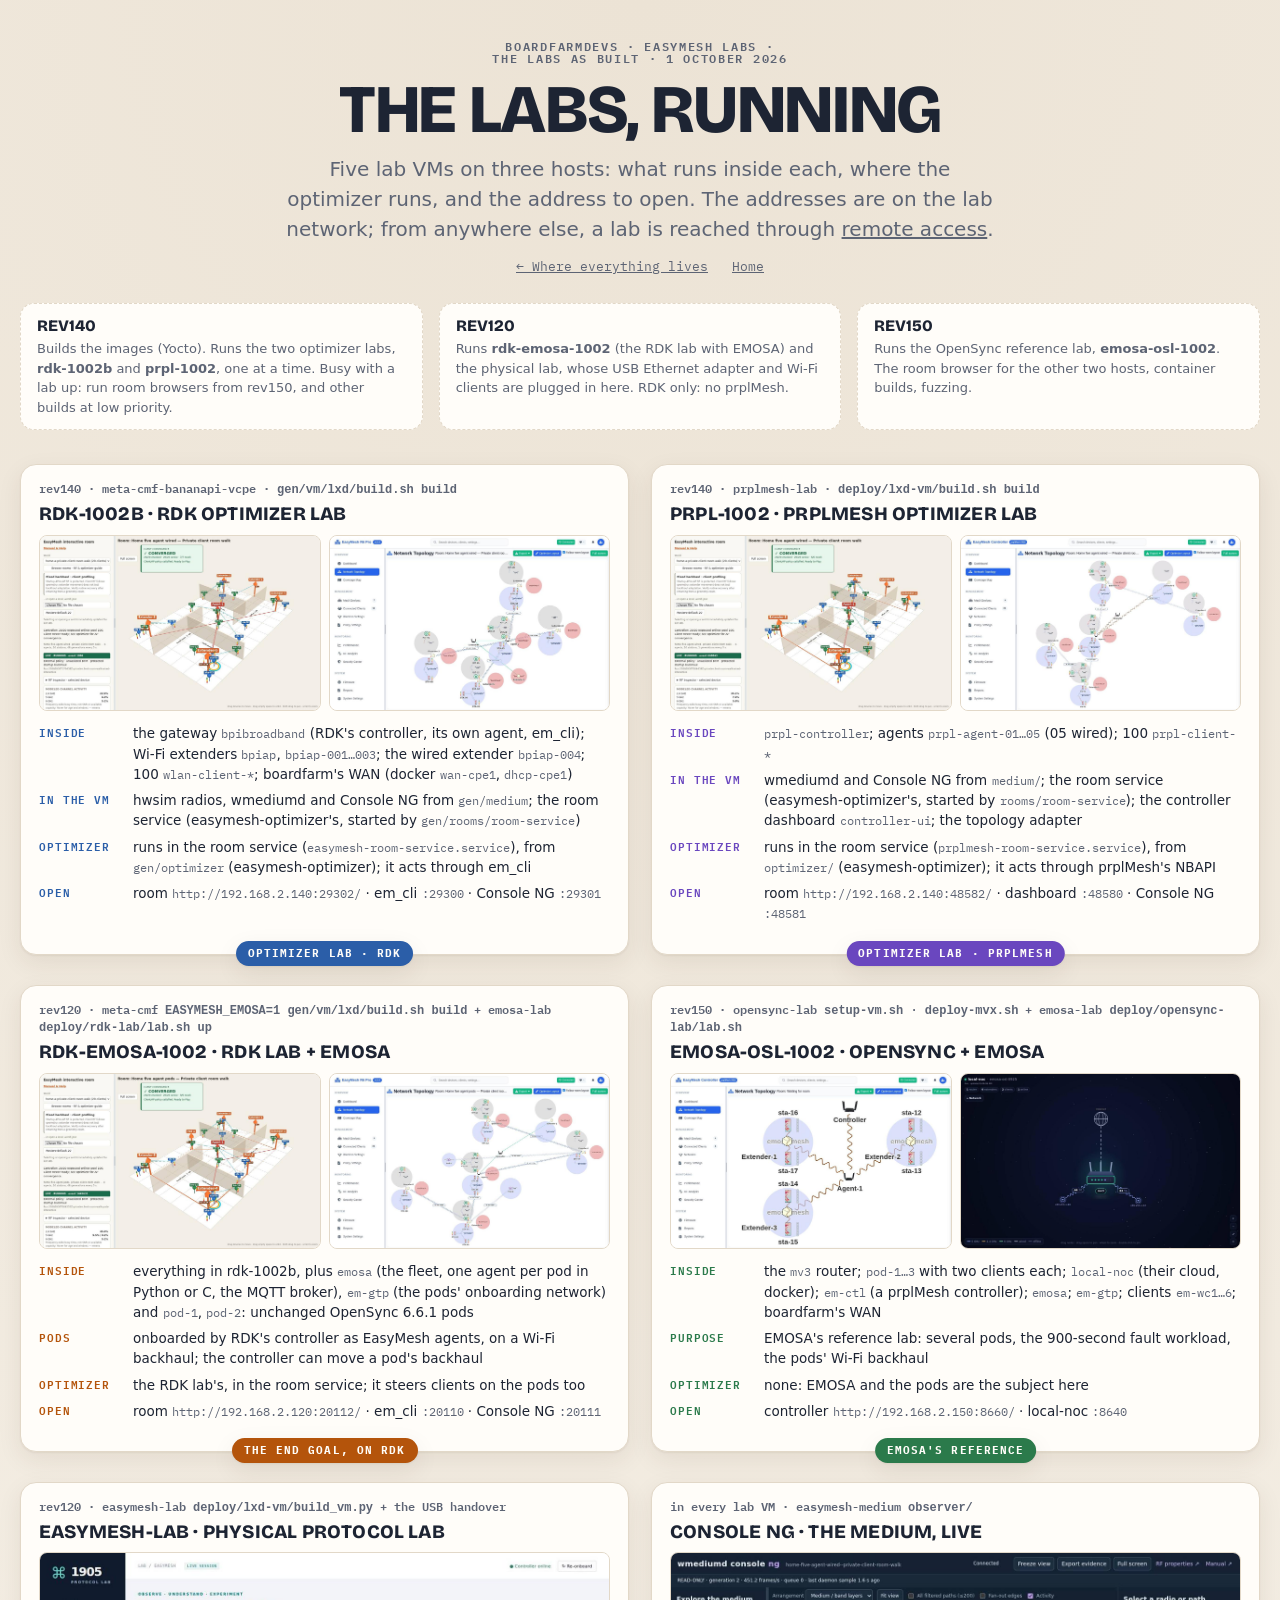
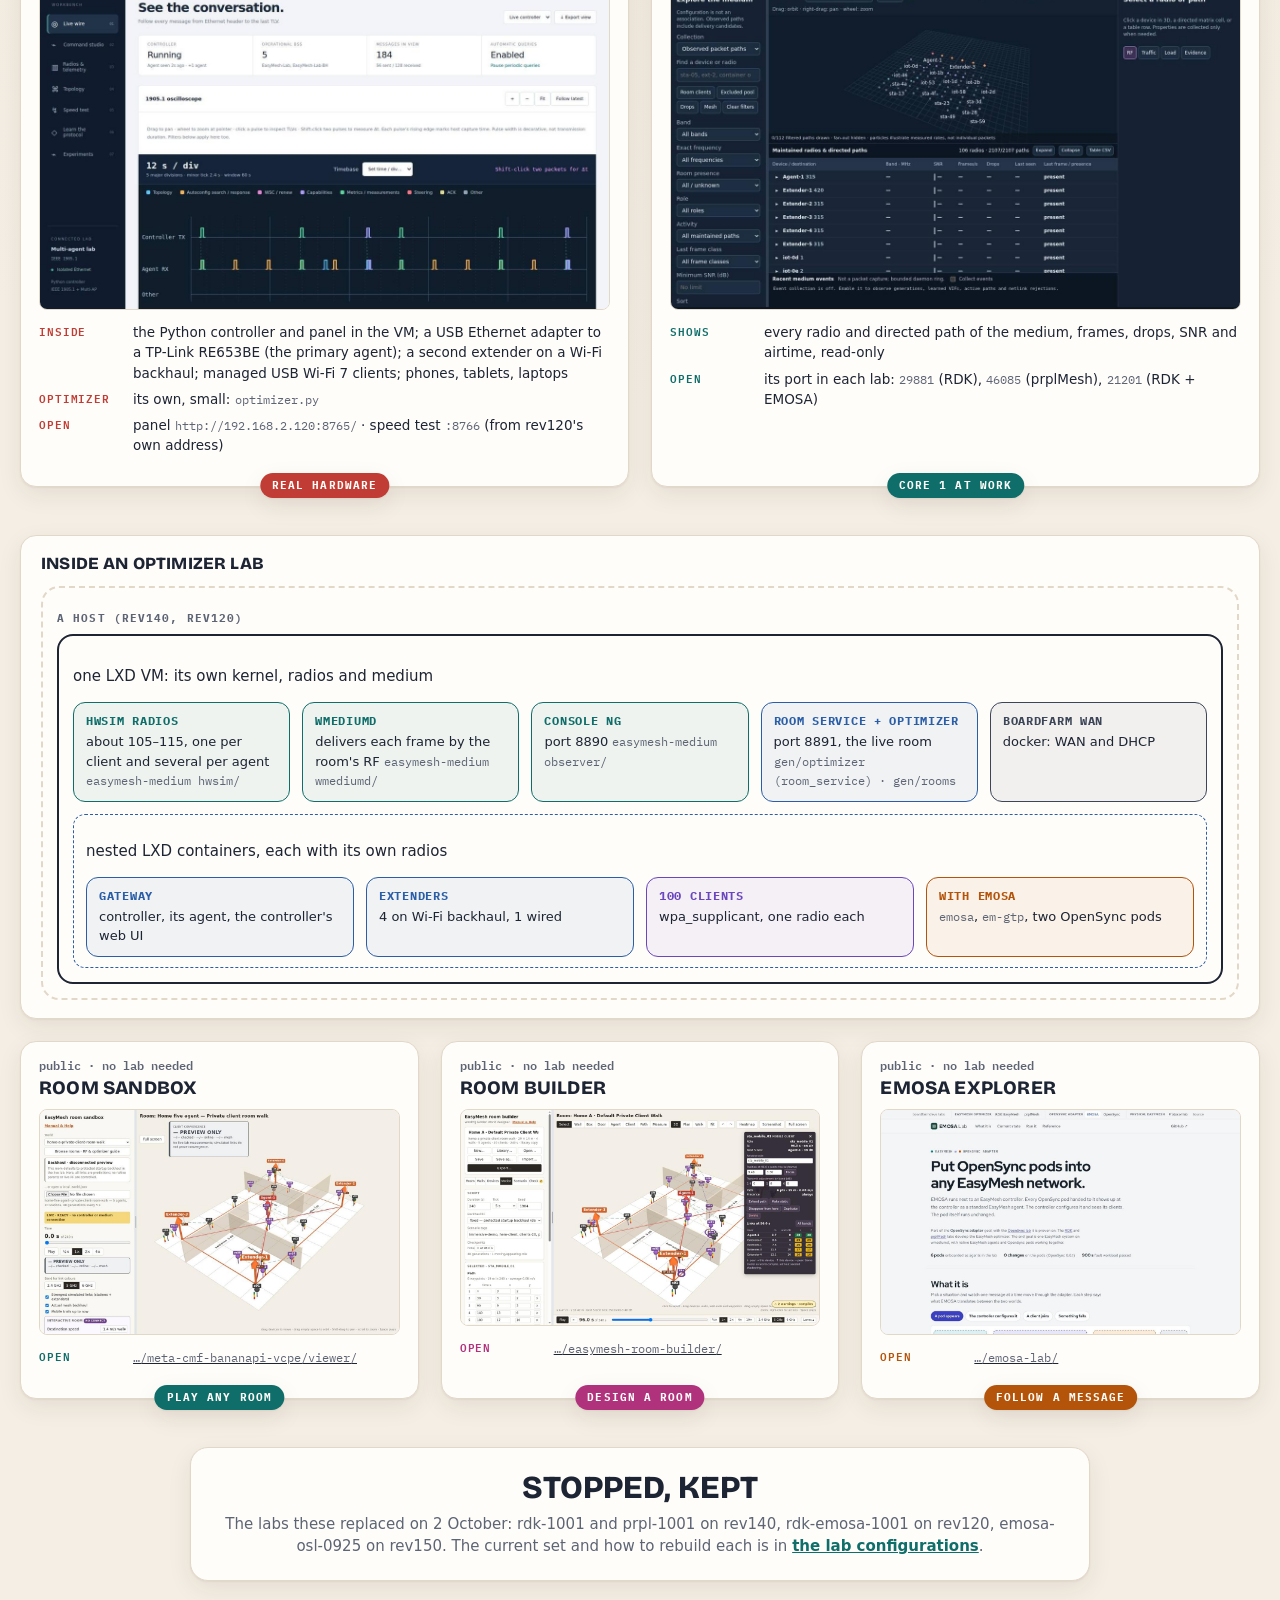
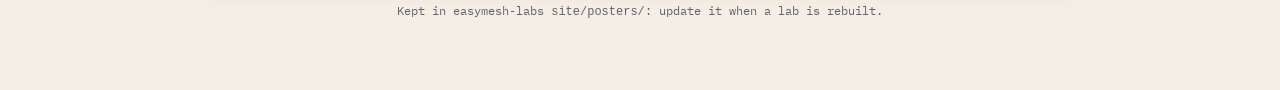
==== commit 97019397: "Plan 7.6 and open work: every lab rebuilt on the cleaned-up repositories Plan 7.6: the one README sh" ====
--- a/site/posters/labs.html
+++ b/site/posters/labs.html
@@ -24,54 +24,54 @@
   </header>
 
   <section class="hosts" aria-label="Hosts">
-    <div class="host"><h3>rev140</h3><p>Builds the images (Yocto). Runs the two optimizer labs, <b>rdk-1001</b> and <b>prpl-1001</b>. Busy with a lab up: run room browsers from rev150.</p></div>
-    <div class="host"><h3>rev120</h3><p>Runs <b>rdk-emosa-1001</b> (the RDK lab with EMOSA) and the physical lab, whose USB Ethernet adapter and Wi-Fi clients are plugged in here. RDK only: no prplMesh.</p></div>
-    <div class="host"><h3>rev150</h3><p>Runs the OpenSync reference lab, <b>emosa-osl-0925</b>. The room browser for the other two hosts, container builds, fuzzing.</p></div>
+    <div class="host"><h3>rev140</h3><p>Builds the images (Yocto). Runs the two optimizer labs, <b>rdk-1002b</b> and <b>prpl-1002</b>, one at a time. Busy with a lab up: run room browsers from rev150, and other builds at low priority.</p></div>
+    <div class="host"><h3>rev120</h3><p>Runs <b>rdk-emosa-1002</b> (the RDK lab with EMOSA) and the physical lab, whose USB Ethernet adapter and Wi-Fi clients are plugged in here. RDK only: no prplMesh.</p></div>
+    <div class="host"><h3>rev150</h3><p>Runs the OpenSync reference lab, <b>emosa-osl-1002</b>. The room browser for the other two hosts, container builds, fuzzing.</p></div>
   </section>
 
   <section class="labs">
     <article class="card lab rdk" id="rdk">
       <p class="where">rev140 · meta-cmf-bananapi-vcpe · <code>gen/vm/lxd/build.sh build</code></p>
-      <h2>rdk-1001 · RDK optimizer lab</h2>
+      <h2>rdk-1002b · RDK optimizer lab</h2>
       <div class="shots"><img src="img/rdk-room.jpg" width="1200" height="750" alt="The RDK lab's live room, converged: twenty clients around the gateway, four Wi-Fi extenders and the wired extender" loading="lazy"><img src="img/rdk-topology.jpg" width="1200" height="750" alt="em_cli, the RDK controller's web UI, drawing the network topology: the controller, Agent-1, five extenders and the clients on their private and IoT networks" loading="lazy"></div>
       <dl>
         <dt>Inside</dt><dd>the gateway <code>bpibroadband</code> (RDK's controller, its own agent, em_cli); Wi-Fi extenders <code>bpiap</code>, <code>bpiap-001…003</code>; the wired extender <code>bpiap-004</code>; 100 <code>wlan-client-*</code>; boardfarm's WAN (docker <code>wan-cpe1</code>, <code>dhcp-cpe1</code>)</dd>
         <dt>In the VM</dt><dd>hwsim radios, wmediumd and Console NG from <code>gen/medium</code>; the room service (easymesh-optimizer's, started by <code>gen/rooms/room-service</code>)</dd>
         <dt>Optimizer</dt><dd>runs in the room service (<code>easymesh-room-service.service</code>), from <code>gen/optimizer</code> (easymesh-optimizer); it acts through em_cli</dd>
-        <dt>Open</dt><dd>room <code>http://192.168.2.140:29882/</code> · em_cli <code>:29880</code> · Console NG <code>:29881</code></dd>
+        <dt>Open</dt><dd>room <code>http://192.168.2.140:29302/</code> · em_cli <code>:29300</code> · Console NG <code>:29301</code></dd>
       </dl>
       <span class="pill">Optimizer lab · RDK</span>
     </article>
 
     <article class="card lab prpl" id="prpl">
       <p class="where">rev140 · prplmesh-lab · <code>deploy/lxd-vm/build.sh build</code></p>
-      <h2>prpl-1001 · prplMesh optimizer lab</h2>
+      <h2>prpl-1002 · prplMesh optimizer lab</h2>
       <div class="shots"><img src="img/prpl-room.jpg" width="1200" height="750" alt="The prplMesh lab's live room, converged: twenty clients around the controller and five agents" loading="lazy"><img src="img/prpl-controller.jpg" width="1200" height="750" alt="The prplMesh controller dashboard drawing the topology, following the room's layout" loading="lazy"></div>
       <dl>
         <dt>Inside</dt><dd><code>prpl-controller</code>; agents <code>prpl-agent-01…05</code> (05 wired); 100 <code>prpl-client-*</code></dd>
         <dt>In the VM</dt><dd>wmediumd and Console NG from <code>medium/</code>; the room service (easymesh-optimizer's, started by <code>rooms/room-service</code>); the controller dashboard <code>controller-ui</code>; the topology adapter</dd>
         <dt>Optimizer</dt><dd>runs in the room service (<code>prplmesh-room-service.service</code>), from <code>optimizer/</code> (easymesh-optimizer); it acts through prplMesh's NBAPI</dd>
-        <dt>Open</dt><dd>room <code>http://192.168.2.140:46086/</code> · dashboard <code>:46084</code> · Console NG <code>:46085</code></dd>
+        <dt>Open</dt><dd>room <code>http://192.168.2.140:48582/</code> · dashboard <code>:48580</code> · Console NG <code>:48581</code></dd>
       </dl>
       <span class="pill">Optimizer lab · prplMesh</span>
     </article>
 
     <article class="card lab emosa">
       <p class="where">rev120 · meta-cmf <code>EASYMESH_EMOSA=1 gen/vm/lxd/build.sh build</code> + emosa-lab <code>deploy/rdk-lab/lab.sh up</code></p>
-      <h2>rdk-emosa-1001 · RDK lab + EMOSA</h2>
+      <h2>rdk-emosa-1002 · RDK lab + EMOSA</h2>
       <div class="shots"><img src="img/emosa-room.jpg" width="1200" height="750" alt="The RDK lab's live room with Pod-1 and Pod-2 among the native extenders, converged" loading="lazy"><img src="img/emosa-topology.jpg" width="1200" height="750" alt="em_cli's topology with the two OpenSync pods drawn as pods next to the native extenders" loading="lazy"></div>
       <dl>
-        <dt>Inside</dt><dd>everything in rdk-1001, plus <code>emosa</code> (the fleet, one agent per pod in Python or C, the MQTT broker), <code>em-gtp</code> (the pods' onboarding network) and <code>pod-1</code>, <code>pod-2</code>: unchanged OpenSync 6.6.1 pods</dd>
+        <dt>Inside</dt><dd>everything in rdk-1002b, plus <code>emosa</code> (the fleet, one agent per pod in Python or C, the MQTT broker), <code>em-gtp</code> (the pods' onboarding network) and <code>pod-1</code>, <code>pod-2</code>: unchanged OpenSync 6.6.1 pods</dd>
         <dt>Pods</dt><dd>onboarded by RDK's controller as EasyMesh agents, on a Wi-Fi backhaul; the controller can move a pod's backhaul</dd>
         <dt>Optimizer</dt><dd>the RDK lab's, in the room service; it steers clients on the pods too</dd>
-        <dt>Open</dt><dd>room <code>http://192.168.2.120:21202/</code> · em_cli <code>:21200</code> · Console NG <code>:21201</code></dd>
+        <dt>Open</dt><dd>room <code>http://192.168.2.120:20112/</code> · em_cli <code>:20110</code> · Console NG <code>:20111</code></dd>
       </dl>
       <span class="pill">The end goal, on RDK</span>
     </article>
 
     <article class="card lab osl">
       <p class="where">rev150 · opensync-lab <code>setup-vm.sh · deploy-mvx.sh</code> + emosa-lab <code>deploy/opensync-lab/lab.sh</code></p>
-      <h2>emosa-osl-0925 · OpenSync + EMOSA</h2>
+      <h2>emosa-osl-1002 · OpenSync + EMOSA</h2>
       <div class="shots"><img src="img/osl-controller.jpg" width="1200" height="750" alt="The prplMesh controller's topology in the reference lab: three OpenSync pods as extenders under the controller, each with two clients" loading="lazy"><img src="img/osl-local-noc.jpg" width="1200" height="750" alt="local-noc, the lab's own OpenSync cloud, showing the mv3 router" loading="lazy"></div>
       <dl>
         <dt>Inside</dt><dd>the <code>mv3</code> router; <code>pod-1…3</code> with two clients each; <code>local-noc</code> (their cloud, docker); <code>em-ctl</code> (a prplMesh controller); <code>emosa</code>; <code>em-gtp</code>; clients <code>em-wc1…6</code>; boardfarm's WAN</dd>
@@ -162,7 +162,8 @@
 
   <aside class="banner">
     <h3>Stopped, kept</h3>
-    <p>rdk-0925, rdk-0929 and prpl-0929 on rev140; rdk-emosa-0929 and rdk-emosa on rev120. The
+    <p>The labs these replaced on 2 October: rdk-1001 and prpl-1001 on rev140, rdk-emosa-1001 on
+    rev120, emosa-osl-0925 on rev150. The
     current set and how to rebuild each is in
     <a href="https://github.com/boardfarmdevs/easymesh-labs/blob/main/docs/reference/lab-configurations.md">the lab configurations</a>.</p>
   </aside>
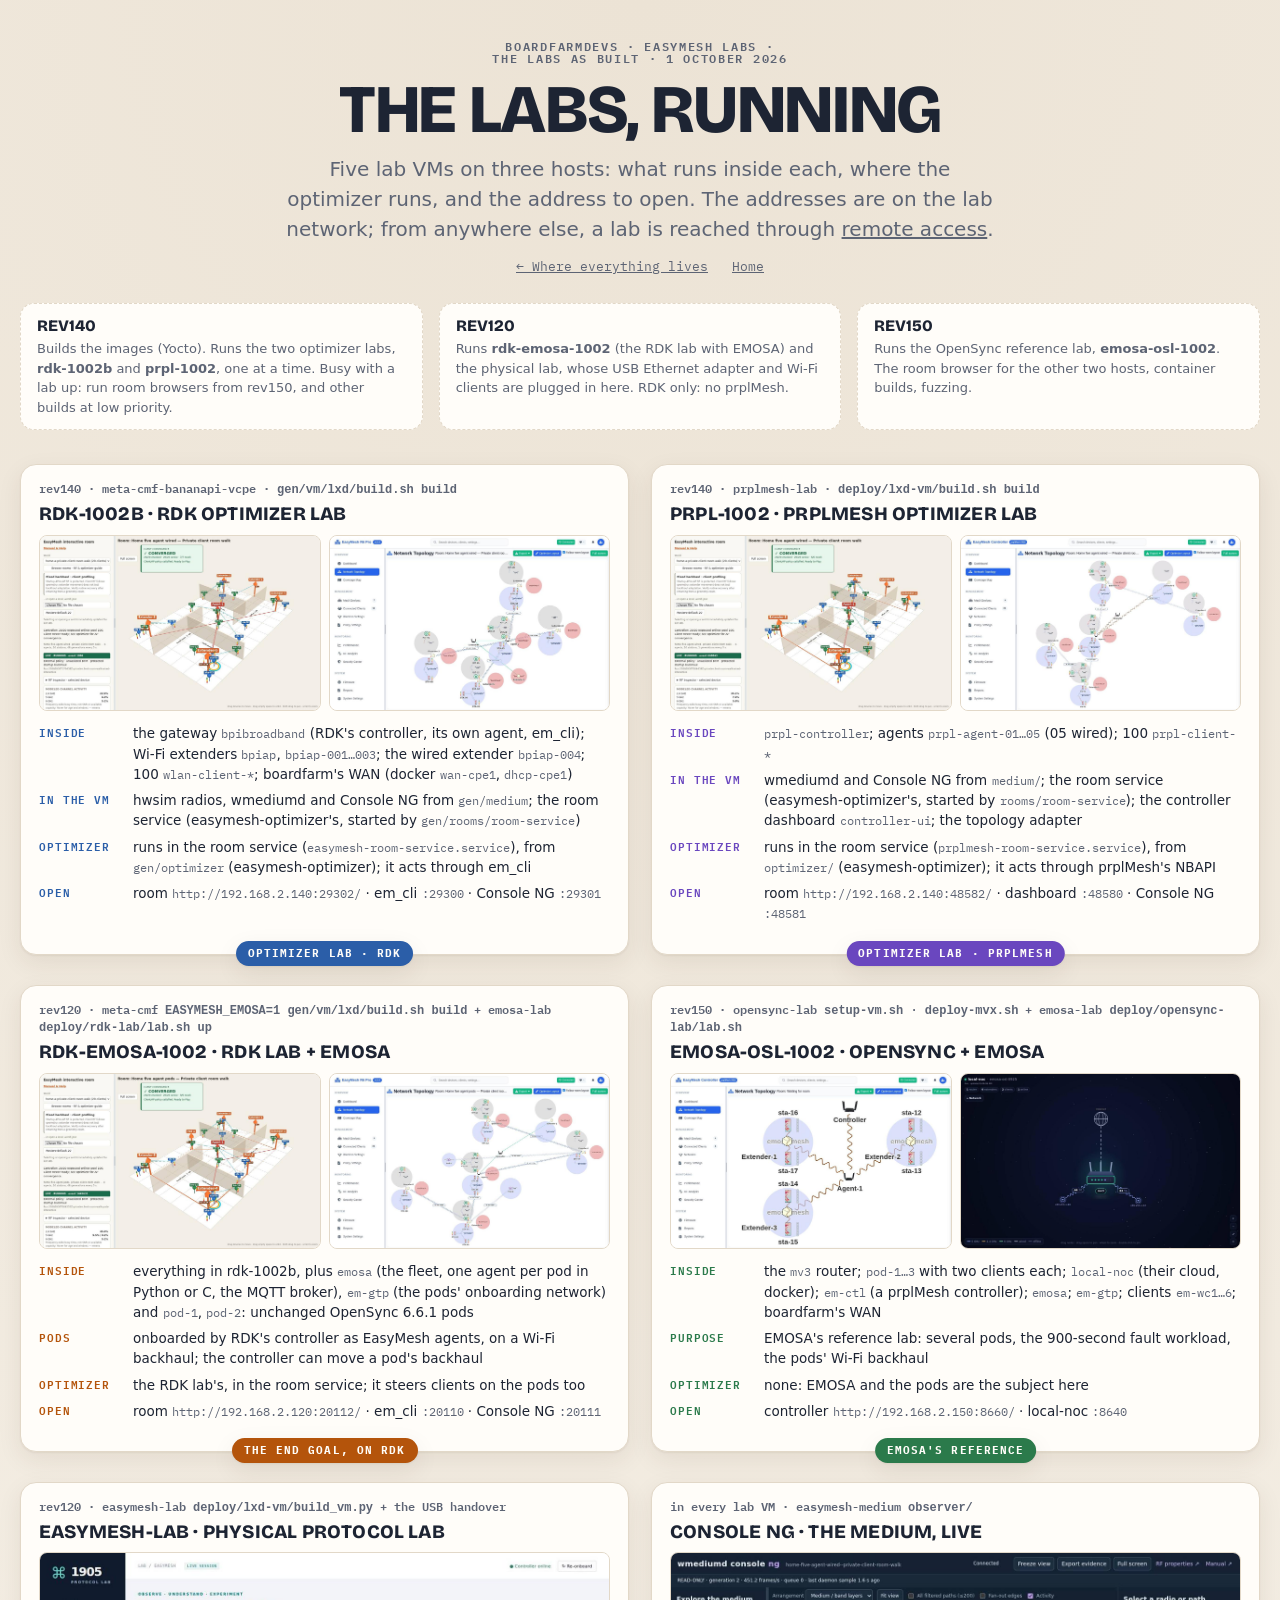
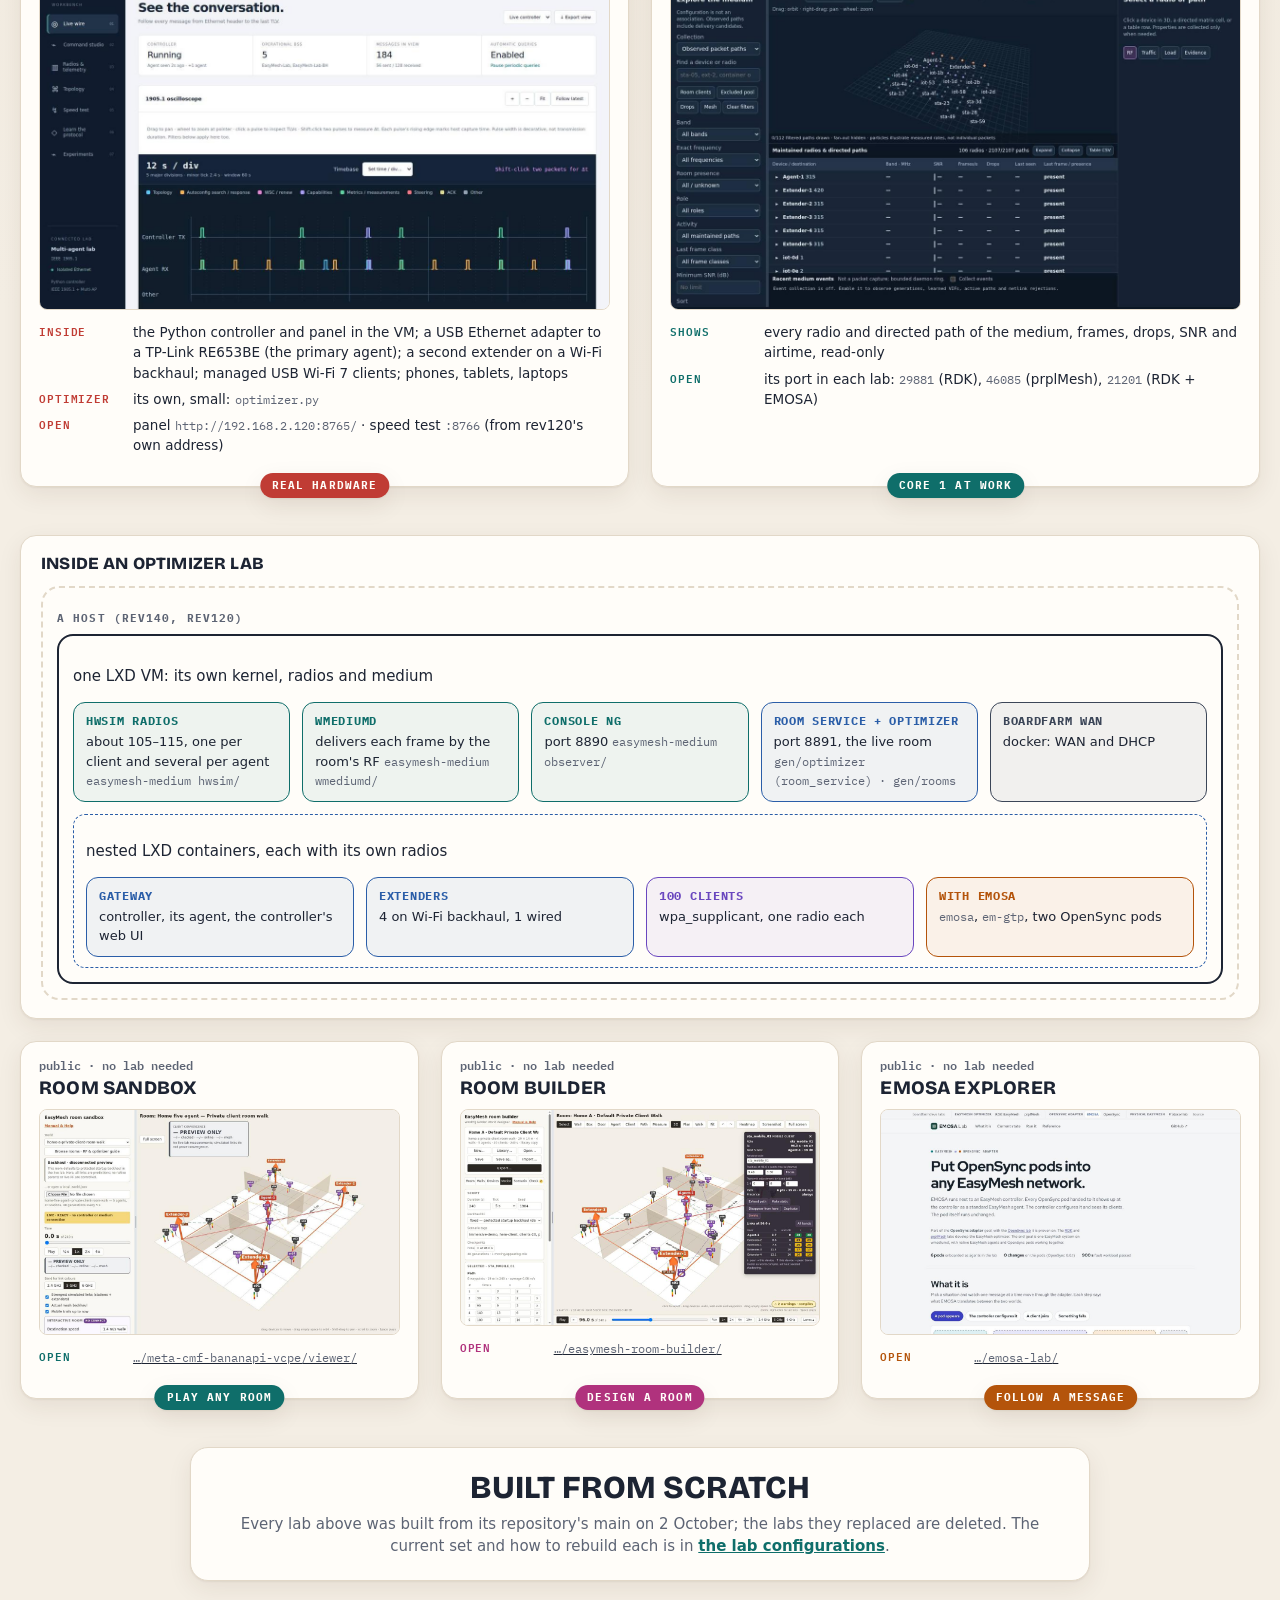
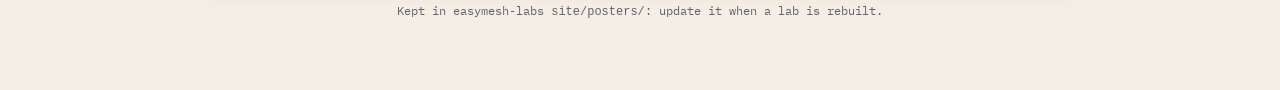
==== commit 18cac8d5: "Labs poster: the replaced labs are deleted Every lab on the poster was built from main on 2 October;" ====
--- a/site/posters/labs.html
+++ b/site/posters/labs.html
@@ -161,10 +161,9 @@
   </section>
 
   <aside class="banner">
-    <h3>Stopped, kept</h3>
-    <p>The labs these replaced on 2 October: rdk-1001 and prpl-1001 on rev140, rdk-emosa-1001 on
-    rev120, emosa-osl-0925 on rev150. The
-    current set and how to rebuild each is in
+    <h3>Built from scratch</h3>
+    <p>Every lab above was built from its repository's main on 2 October; the labs they replaced
+    are deleted. The current set and how to rebuild each is in
     <a href="https://github.com/boardfarmdevs/easymesh-labs/blob/main/docs/reference/lab-configurations.md">the lab configurations</a>.</p>
   </aside>
   <p class="foot">Kept in easymesh-labs <code>site/posters/</code>: update it when a lab is rebuilt.</p>
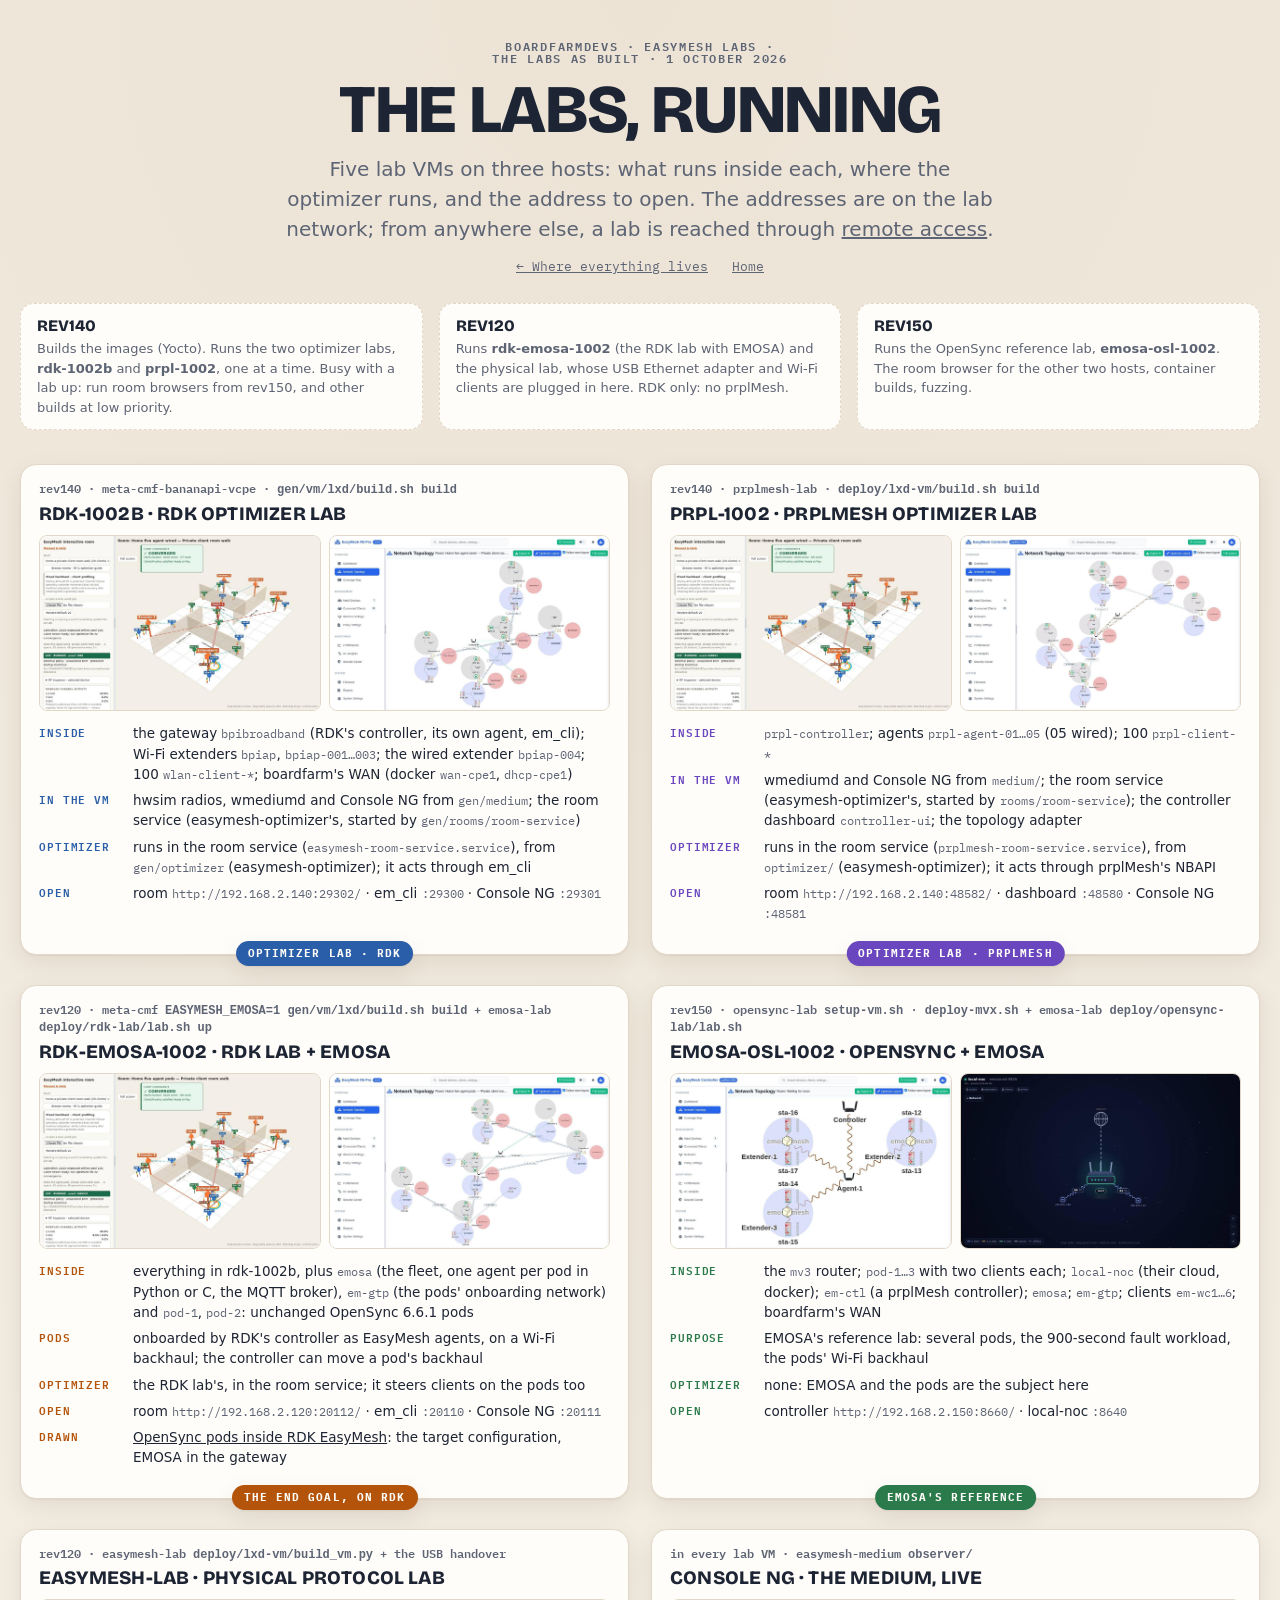
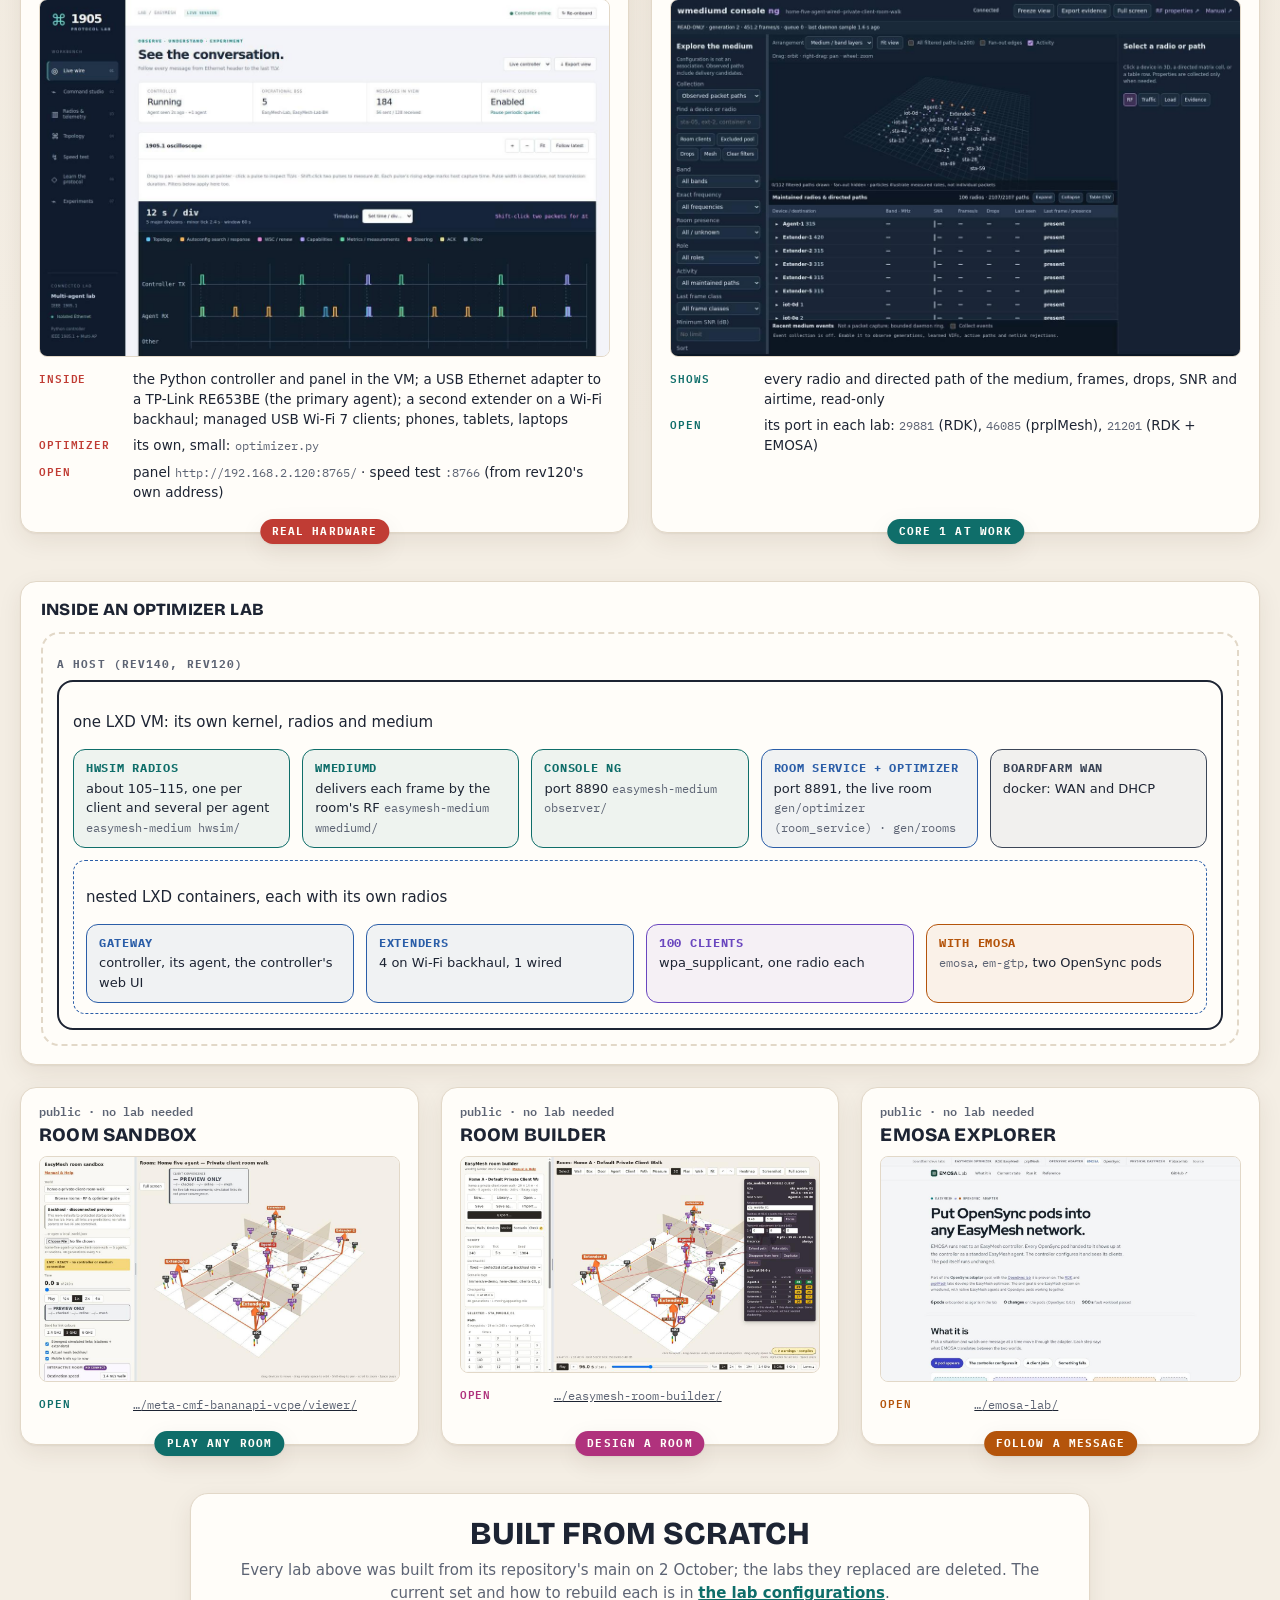
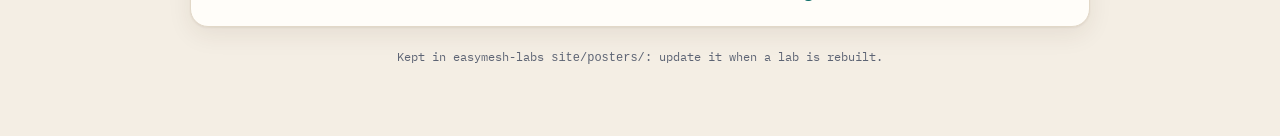
==== commit 12b6f028: "Poster: OpenSync pods inside RDK EasyMesh, the target configuration drawn whole site/posters/rdk-emo" ====
--- a/site/posters/labs.html
+++ b/site/posters/labs.html
@@ -65,6 +65,7 @@
         <dt>Pods</dt><dd>onboarded by RDK's controller as EasyMesh agents, on a Wi-Fi backhaul; the controller can move a pod's backhaul</dd>
         <dt>Optimizer</dt><dd>the RDK lab's, in the room service; it steers clients on the pods too</dd>
         <dt>Open</dt><dd>room <code>http://192.168.2.120:20112/</code> · em_cli <code>:20110</code> · Console NG <code>:20111</code></dd>
+        <dt>Drawn</dt><dd><a href="rdk-emosa.html">OpenSync pods inside RDK EasyMesh</a>: the target configuration, EMOSA in the gateway</dd>
       </dl>
       <span class="pill">The end goal, on RDK</span>
     </article>
--- a/site/posters/posters.css
+++ b/site/posters/posters.css
@@ -189,3 +189,64 @@
   .card, .panel, .lab { transition: transform .2s ease; }
   .card:hover { transform: translateY(-2px); }
 }
+
+/* the RDK + EMOSA poster: one lab's inside drawn whole, its paths numbered */
+.stage-hosts { display: grid; gap: 16px; grid-template-columns: repeat(auto-fit, minmax(min(100%, 300px), 1fr)); margin-bottom: 26px; }
+.diagram { background: var(--card); border: 1px solid var(--line); border-radius: 18px; box-shadow: var(--shadow); padding: 14px 14px 10px; }
+.diagram h3 { font: 800 17px/1.2 var(--display); text-transform: uppercase; margin: 4px 6px 10px; letter-spacing: .01em; }
+.diagram-scroll { overflow-x: auto; }
+.diagram svg { display: block; width: 100%; min-width: 1040px; height: auto; }
+.diagram .legend { display: flex; flex-wrap: wrap; gap: 8px 18px; margin: 10px 6px 4px; font: 12px/1.4 var(--mono); color: var(--muted); }
+.diagram .legend span { display: inline-flex; align-items: center; gap: 7px; }
+.diagram .legend i { display: inline-block; width: 26px; height: 0; border-top: 3px solid var(--c); }
+.diagram .legend i.dash { border-top-style: dashed; }
+svg .frame { fill: none; stroke: var(--ink); stroke-width: 2; }
+svg .zone { fill: color-mix(in srgb, var(--c) 5%, var(--card)); stroke: var(--c); stroke-width: 1.6; }
+svg .zone.dashed { stroke-dasharray: 7 5; }
+svg .sub { fill: var(--card); stroke: var(--c); stroke-width: 1.2; }
+svg .chip { fill: color-mix(in srgb, var(--c) 14%, var(--card)); stroke: var(--c); stroke-width: 1; }
+svg .zt { font: 800 15px var(--display); fill: var(--c); text-transform: uppercase; letter-spacing: .02em; }
+svg .zs { font: 500 11.5px var(--mono); fill: var(--muted); }
+svg .b { font: 600 12.5px var(--mono); fill: var(--ink); }
+svg .t { font: 400 11.5px var(--mono); fill: var(--muted); }
+svg .ct { font: 600 11px var(--mono); fill: var(--ink); }
+svg .flow { fill: none; stroke: var(--c); stroke-width: 3; stroke-linecap: round; stroke-linejoin: round; }
+svg .flow.dash { stroke-dasharray: 8 6; }
+svg .badge circle { fill: var(--c); }
+svg .badge text { font: 700 13px var(--mono); fill: var(--card); text-anchor: middle; dominant-baseline: central; }
+.flow1 { --c: var(--emosa); } .flow2 { --c: var(--rdk); } .flow3 { --c: var(--medium); }
+.flow3b { --c: var(--osl); } .flow4 { --c: var(--optimizer); }
+.journeys { display: grid; gap: 22px; margin-top: 34px; grid-template-columns: 1fr; }
+@media (min-width: 900px) { .journeys { grid-template-columns: 1fr 1fr; } }
+.journey { background: var(--card); border: 1px solid var(--line); border-top: 5px solid var(--c); border-radius: 16px; box-shadow: var(--shadow); padding: 16px 20px 18px; min-width: 0; }
+.journey h3 { display: flex; align-items: center; gap: 10px; font: 800 18px/1.2 var(--display); text-transform: uppercase; margin: 0 0 4px; }
+.journey h3 .num { flex: none; width: 28px; height: 28px; border-radius: 50%; background: var(--c); color: var(--card); font: 700 14px/28px var(--mono); text-align: center; }
+.journey > p { margin: 0 0 12px; color: var(--muted); font-size: 14px; }
+.journey .steps li { display: block; position: relative; padding-left: 34px; min-height: 24px; }
+.journey .steps li::before { position: absolute; left: 0; top: 0; background: var(--c); }
+.journey code, .panel code { font: 12px/1.45 var(--mono); color: var(--muted); word-break: break-word; }
+.stage-panels { display: grid; gap: 22px; margin-top: 34px; grid-template-columns: 1fr; }
+@media (min-width: 1000px) { .stage-panels { grid-template-columns: 1.25fr 1fr; } }
+.meters { display: grid; gap: 12px; }
+.meter { display: grid; gap: 4px; font-size: 13px; }
+.meter .row { display: flex; justify-content: space-between; gap: 10px; }
+.meter .row b { font: 600 12.5px var(--mono); }
+.meter .row span { font: 12px var(--mono); color: var(--muted); font-variant-numeric: tabular-nums; }
+.meter .bar { height: 10px; border-radius: 999px; background: var(--ground-2); overflow: hidden; }
+.meter .bar i { display: block; height: 100%; min-width: 4px; border-radius: 999px; background: var(--c); }
+.results { display: grid; gap: 10px; grid-template-columns: repeat(auto-fit, minmax(min(100%, 150px), 1fr)); margin: 4px 0 14px; }
+.result { border: 1.5px solid var(--c); border-radius: 12px; padding: 10px 12px; background: color-mix(in srgb, var(--c) 7%, var(--card)); }
+.result b { display: block; font: 800 26px/1.1 var(--display); color: var(--c); font-variant-numeric: tabular-nums; }
+.result span { font-size: 12.5px; color: var(--muted); }
+.timeline { list-style: none; margin: 0; padding: 0; display: grid; gap: 12px; }
+.timeline li { position: relative; padding-left: 22px; font-size: 13.5px; }
+.timeline li::before { content: ""; position: absolute; left: 0; top: 4px; width: 12px; height: 12px; border-radius: 50%; background: var(--c); }
+.timeline li.open { --c: var(--phys); }
+.timeline small { display: block; color: var(--muted); }
+.stage-shots { display: grid; gap: 22px; margin-top: 34px; grid-template-columns: repeat(auto-fit, minmax(min(100%, 380px), 1fr)); }
+.stage-shots figure { margin: 0; background: var(--card); border: 1px solid var(--line); border-radius: 16px; box-shadow: var(--shadow); padding: 10px; }
+.stage-shots img { display: block; width: 100%; height: auto; border-radius: 8px; border: 1px solid var(--line); }
+.stage-shots figcaption { font-size: 13px; color: var(--muted); margin: 8px 4px 2px; }
+.stage-shots figcaption b { color: var(--ink); }
+svg .st { font: 700 11.5px var(--mono); fill: var(--c); letter-spacing: .08em; text-transform: uppercase; }
+svg .lane { font: 600 11px var(--mono); fill: var(--c); }
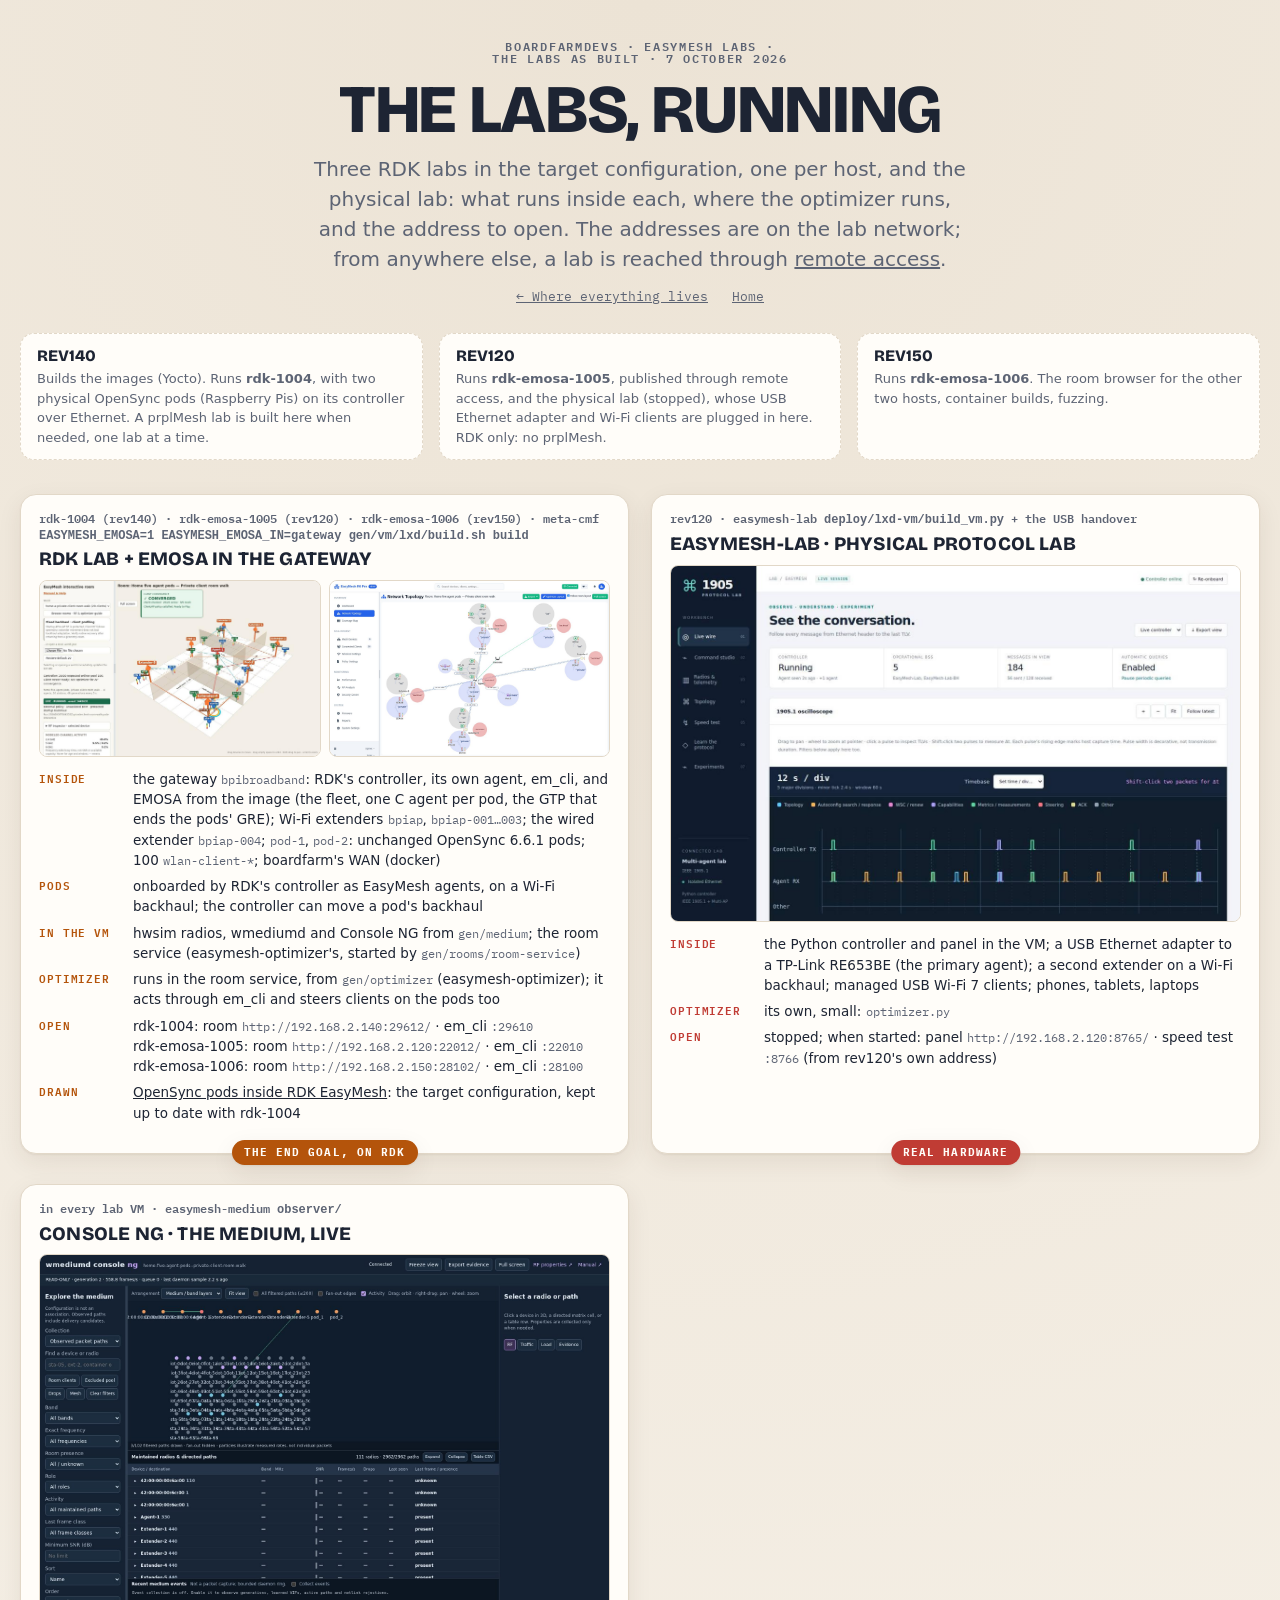
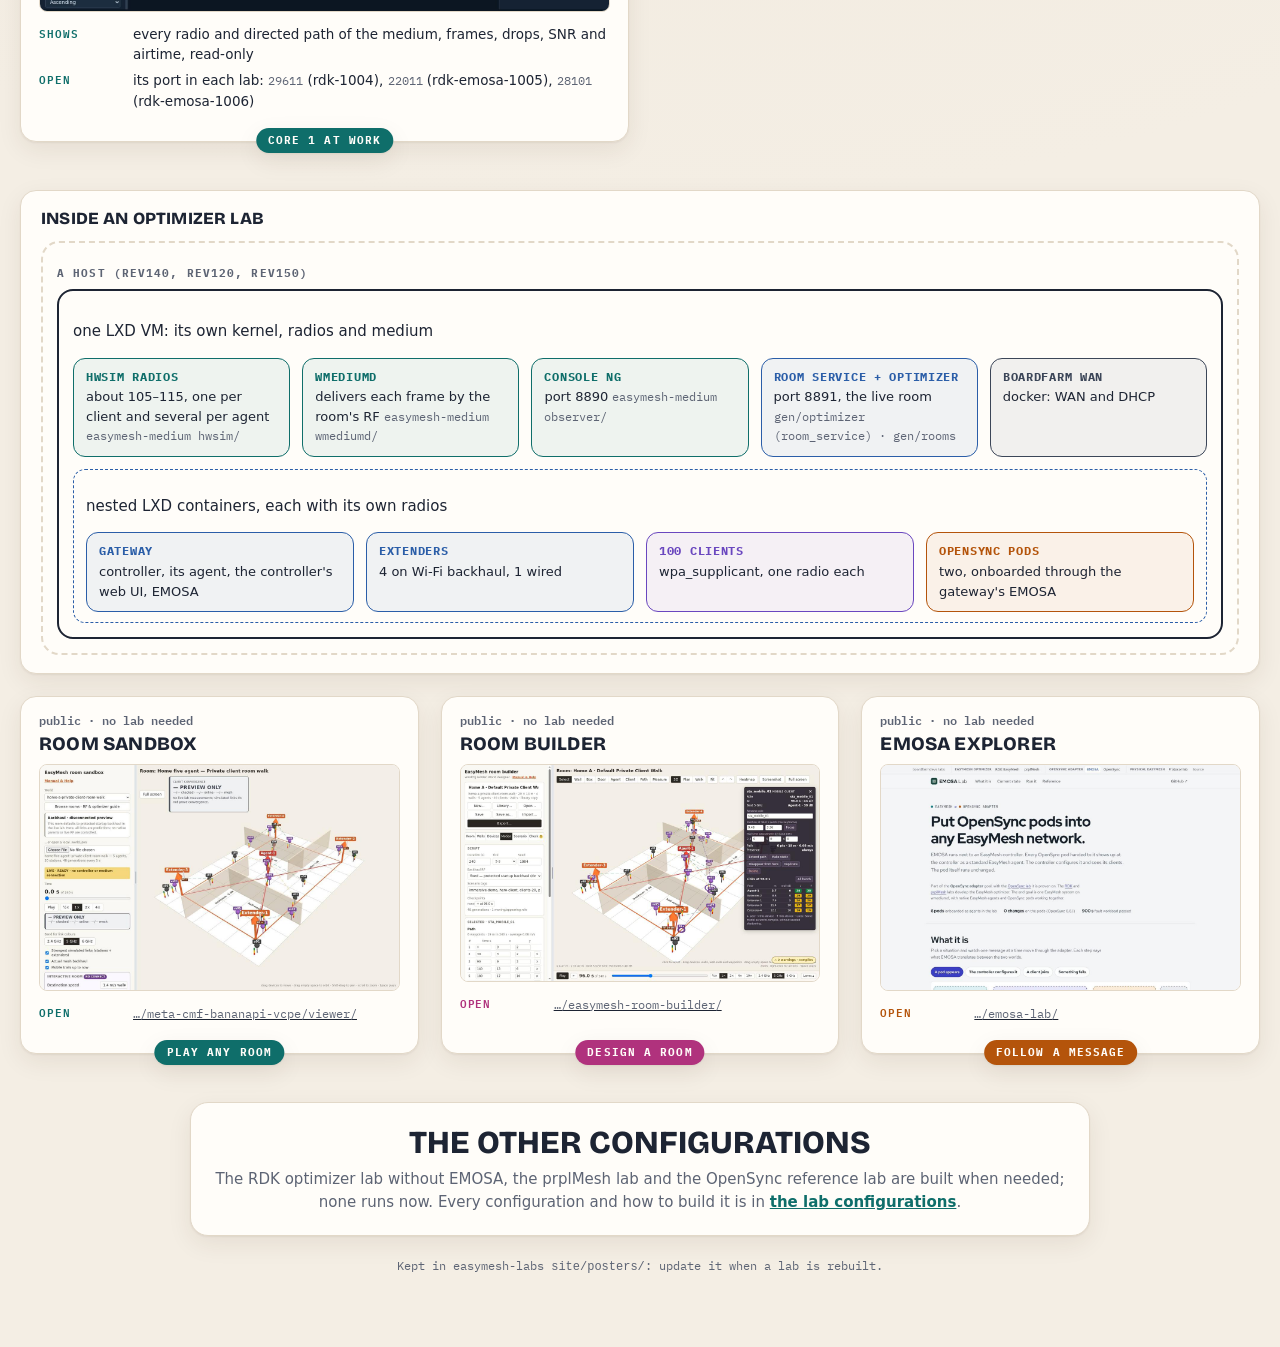
==== commit f700b6d5: "Labs poster: the labs running on 7 October (the three RDK labs with EMOSA in the gateway, the physic" ====
--- a/site/posters/labs.html
+++ b/site/posters/labs.html
@@ -7,7 +7,7 @@
 <link rel="icon" href="../favicon.ico" sizes="48x48">
 <link rel="icon" href="../favicon.svg" type="image/svg+xml">
 <link rel="apple-touch-icon" href="../apple-touch-icon.png">
-<meta name="description" content="The EasyMesh lab VMs as built on 1 October 2026: what runs inside each, where the optimizer runs, and how to open them.">
+<meta name="description" content="The EasyMesh lab VMs as they run on 7 October 2026: what runs inside each, where the optimizer runs, and how to open them.">
 <link rel="preconnect" href="https://fonts.googleapis.com">
 <link rel="stylesheet" href="https://fonts.googleapis.com/css2?family=Bricolage+Grotesque:opsz,wght@12..96,600;12..96,800&family=IBM+Plex+Mono:wght@400;500;600;700&display=swap">
 <link rel="stylesheet" href="posters.css">
@@ -15,72 +15,35 @@
 <body>
 <main class="poster">
   <header class="masthead">
-    <p class="eyebrow">boardfarmdevs · EasyMesh labs · the labs as built · 1 October 2026</p>
+    <p class="eyebrow">boardfarmdevs · EasyMesh labs · the labs as built · 7 October 2026</p>
     <h1>The labs, running</h1>
-    <p>Five lab VMs on three hosts: what runs inside each, where the optimizer runs, and the
-    address to open. The addresses are on the lab network; from anywhere else, a lab is reached
-    through <a href="https://vcpe.dev/easymesh-remote/">remote access</a>.</p>
+    <p>Three RDK labs in the target configuration, one per host, and the physical lab: what
+    runs inside each, where the optimizer runs, and the address to open. The addresses are on
+    the lab network; from anywhere else, a lab is reached through
+    <a href="https://vcpe.dev/easymesh-remote/">remote access</a>.</p>
     <nav><a href="map.html">← Where everything lives</a> <a href="../index.html">Home</a></nav>
   </header>
 
   <section class="hosts" aria-label="Hosts">
-    <div class="host"><h3>rev140</h3><p>Builds the images (Yocto). Runs the two optimizer labs, <b>rdk-1002b</b> and <b>prpl-1002</b>, one at a time. Busy with a lab up: run room browsers from rev150, and other builds at low priority.</p></div>
-    <div class="host"><h3>rev120</h3><p>Runs <b>rdk-emosa-1002</b> (the RDK lab with EMOSA) and the physical lab, whose USB Ethernet adapter and Wi-Fi clients are plugged in here. RDK only: no prplMesh.</p></div>
-    <div class="host"><h3>rev150</h3><p>Runs the OpenSync reference lab, <b>emosa-osl-1002</b>. The room browser for the other two hosts, container builds, fuzzing.</p></div>
+    <div class="host"><h3>rev140</h3><p>Builds the images (Yocto). Runs <b>rdk-1004</b>, with two physical OpenSync pods (Raspberry Pis) on its controller over Ethernet. A prplMesh lab is built here when needed, one lab at a time.</p></div>
+    <div class="host"><h3>rev120</h3><p>Runs <b>rdk-emosa-1005</b>, published through remote access, and the physical lab (stopped), whose USB Ethernet adapter and Wi-Fi clients are plugged in here. RDK only: no prplMesh.</p></div>
+    <div class="host"><h3>rev150</h3><p>Runs <b>rdk-emosa-1006</b>. The room browser for the other two hosts, container builds, fuzzing.</p></div>
   </section>
 
   <section class="labs">
-    <article class="card lab rdk" id="rdk">
-      <p class="where">rev140 · meta-cmf-bananapi-vcpe · <code>gen/vm/lxd/build.sh build</code></p>
-      <h2>rdk-1002b · RDK optimizer lab</h2>
-      <div class="shots"><img src="img/rdk-room.jpg" width="1200" height="750" alt="The RDK lab's live room, converged: twenty clients around the gateway, four Wi-Fi extenders and the wired extender" loading="lazy"><img src="img/rdk-topology.jpg" width="1200" height="750" alt="em_cli, the RDK controller's web UI, drawing the network topology: the controller, Agent-1, five extenders and the clients on their private and IoT networks" loading="lazy"></div>
+    <article class="card lab emosa">
+      <p class="where">rdk-1004 (rev140) · rdk-emosa-1005 (rev120) · rdk-emosa-1006 (rev150) · meta-cmf <code>EASYMESH_EMOSA=1 EASYMESH_EMOSA_IN=gateway gen/vm/lxd/build.sh build</code></p>
+      <h2>RDK lab + EMOSA in the gateway</h2>
+      <div class="shots"><img src="img/emosa-room.jpg" width="1200" height="750" alt="The RDK lab's live room with Pod-1 and Pod-2 among the native extenders, converged" loading="lazy"><img src="img/rdk-emosa-topology.jpg" width="1600" height="1000" alt="em_cli's topology with the two OpenSync pods drawn as pods next to the native extenders" loading="lazy"></div>
       <dl>
-        <dt>Inside</dt><dd>the gateway <code>bpibroadband</code> (RDK's controller, its own agent, em_cli); Wi-Fi extenders <code>bpiap</code>, <code>bpiap-001…003</code>; the wired extender <code>bpiap-004</code>; 100 <code>wlan-client-*</code>; boardfarm's WAN (docker <code>wan-cpe1</code>, <code>dhcp-cpe1</code>)</dd>
+        <dt>Inside</dt><dd>the gateway <code>bpibroadband</code>: RDK's controller, its own agent, em_cli, and EMOSA from the image (the fleet, one C agent per pod, the GTP that ends the pods' GRE); Wi-Fi extenders <code>bpiap</code>, <code>bpiap-001…003</code>; the wired extender <code>bpiap-004</code>; <code>pod-1</code>, <code>pod-2</code>: unchanged OpenSync 6.6.1 pods; 100 <code>wlan-client-*</code>; boardfarm's WAN (docker)</dd>
+        <dt>Pods</dt><dd>onboarded by RDK's controller as EasyMesh agents, on a Wi-Fi backhaul; the controller can move a pod's backhaul</dd>
         <dt>In the VM</dt><dd>hwsim radios, wmediumd and Console NG from <code>gen/medium</code>; the room service (easymesh-optimizer's, started by <code>gen/rooms/room-service</code>)</dd>
-        <dt>Optimizer</dt><dd>runs in the room service (<code>easymesh-room-service.service</code>), from <code>gen/optimizer</code> (easymesh-optimizer); it acts through em_cli</dd>
-        <dt>Open</dt><dd>room <code>http://192.168.2.140:29302/</code> · em_cli <code>:29300</code> · Console NG <code>:29301</code></dd>
-      </dl>
-      <span class="pill">Optimizer lab · RDK</span>
-    </article>
-
-    <article class="card lab prpl" id="prpl">
-      <p class="where">rev140 · prplmesh-lab · <code>deploy/lxd-vm/build.sh build</code></p>
-      <h2>prpl-1002 · prplMesh optimizer lab</h2>
-      <div class="shots"><img src="img/prpl-room.jpg" width="1200" height="750" alt="The prplMesh lab's live room, converged: twenty clients around the controller and five agents" loading="lazy"><img src="img/prpl-controller.jpg" width="1200" height="750" alt="The prplMesh controller dashboard drawing the topology, following the room's layout" loading="lazy"></div>
-      <dl>
-        <dt>Inside</dt><dd><code>prpl-controller</code>; agents <code>prpl-agent-01…05</code> (05 wired); 100 <code>prpl-client-*</code></dd>
-        <dt>In the VM</dt><dd>wmediumd and Console NG from <code>medium/</code>; the room service (easymesh-optimizer's, started by <code>rooms/room-service</code>); the controller dashboard <code>controller-ui</code>; the topology adapter</dd>
-        <dt>Optimizer</dt><dd>runs in the room service (<code>prplmesh-room-service.service</code>), from <code>optimizer/</code> (easymesh-optimizer); it acts through prplMesh's NBAPI</dd>
-        <dt>Open</dt><dd>room <code>http://192.168.2.140:48582/</code> · dashboard <code>:48580</code> · Console NG <code>:48581</code></dd>
-      </dl>
-      <span class="pill">Optimizer lab · prplMesh</span>
-    </article>
-
-    <article class="card lab emosa">
-      <p class="where">rev120 · meta-cmf <code>EASYMESH_EMOSA=1 gen/vm/lxd/build.sh build</code> + emosa-lab <code>deploy/rdk-lab/lab.sh up</code></p>
-      <h2>rdk-emosa-1002 · RDK lab + EMOSA</h2>
-      <div class="shots"><img src="img/emosa-room.jpg" width="1200" height="750" alt="The RDK lab's live room with Pod-1 and Pod-2 among the native extenders, converged" loading="lazy"><img src="img/emosa-topology.jpg" width="1200" height="750" alt="em_cli's topology with the two OpenSync pods drawn as pods next to the native extenders" loading="lazy"></div>
-      <dl>
-        <dt>Inside</dt><dd>everything in rdk-1002b, plus <code>emosa</code> (the fleet, one agent per pod in Python or C, the MQTT broker), <code>em-gtp</code> (the pods' onboarding network) and <code>pod-1</code>, <code>pod-2</code>: unchanged OpenSync 6.6.1 pods</dd>
-        <dt>Pods</dt><dd>onboarded by RDK's controller as EasyMesh agents, on a Wi-Fi backhaul; the controller can move a pod's backhaul</dd>
-        <dt>Optimizer</dt><dd>the RDK lab's, in the room service; it steers clients on the pods too</dd>
-        <dt>Open</dt><dd>room <code>http://192.168.2.120:20112/</code> · em_cli <code>:20110</code> · Console NG <code>:20111</code></dd>
-        <dt>Drawn</dt><dd><a href="rdk-emosa.html">OpenSync pods inside RDK EasyMesh</a>: the target configuration, EMOSA in the gateway</dd>
+        <dt>Optimizer</dt><dd>runs in the room service, from <code>gen/optimizer</code> (easymesh-optimizer); it acts through em_cli and steers clients on the pods too</dd>
+        <dt>Open</dt><dd>rdk-1004: room <code>http://192.168.2.140:29612/</code> · em_cli <code>:29610</code><br>rdk-emosa-1005: room <code>http://192.168.2.120:22012/</code> · em_cli <code>:22010</code><br>rdk-emosa-1006: room <code>http://192.168.2.150:28102/</code> · em_cli <code>:28100</code></dd>
+        <dt>Drawn</dt><dd><a href="rdk-emosa.html">OpenSync pods inside RDK EasyMesh</a>: the target configuration, kept up to date with rdk-1004</dd>
       </dl>
       <span class="pill">The end goal, on RDK</span>
-    </article>
-
-    <article class="card lab osl">
-      <p class="where">rev150 · opensync-lab <code>setup-vm.sh · deploy-mvx.sh</code> + emosa-lab <code>deploy/opensync-lab/lab.sh</code></p>
-      <h2>emosa-osl-1002 · OpenSync + EMOSA</h2>
-      <div class="shots"><img src="img/osl-controller.jpg" width="1200" height="750" alt="The prplMesh controller's topology in the reference lab: three OpenSync pods as extenders under the controller, each with two clients" loading="lazy"><img src="img/osl-local-noc.jpg" width="1200" height="750" alt="local-noc, the lab's own OpenSync cloud, showing the mv3 router" loading="lazy"></div>
-      <dl>
-        <dt>Inside</dt><dd>the <code>mv3</code> router; <code>pod-1…3</code> with two clients each; <code>local-noc</code> (their cloud, docker); <code>em-ctl</code> (a prplMesh controller); <code>emosa</code>; <code>em-gtp</code>; clients <code>em-wc1…6</code>; boardfarm's WAN</dd>
-        <dt>Purpose</dt><dd>EMOSA's reference lab: several pods, the 900-second fault workload, the pods' Wi-Fi backhaul</dd>
-        <dt>Optimizer</dt><dd>none: EMOSA and the pods are the subject here</dd>
-        <dt>Open</dt><dd>controller <code>http://192.168.2.150:8660/</code> · local-noc <code>:8640</code></dd>
-      </dl>
-      <span class="pill">EMOSA's reference</span>
     </article>
 
     <article class="card lab phys">
@@ -90,7 +53,7 @@
       <dl>
         <dt>Inside</dt><dd>the Python controller and panel in the VM; a USB Ethernet adapter to a TP-Link RE653BE (the primary agent); a second extender on a Wi-Fi backhaul; managed USB Wi-Fi 7 clients; phones, tablets, laptops</dd>
         <dt>Optimizer</dt><dd>its own, small: <code>optimizer.py</code></dd>
-        <dt>Open</dt><dd>panel <code>http://192.168.2.120:8765/</code> · speed test <code>:8766</code> (from rev120's own address)</dd>
+        <dt>Open</dt><dd>stopped; when started: panel <code>http://192.168.2.120:8765/</code> · speed test <code>:8766</code> (from rev120's own address)</dd>
       </dl>
       <span class="pill">Real hardware</span>
     </article>
@@ -98,10 +61,10 @@
     <article class="card lab medium">
       <p class="where">in every lab VM · easymesh-medium <code>observer/</code></p>
       <h2>Console NG · the medium, live</h2>
-      <div class="shots one"><img src="img/rdk-console.jpg" width="1200" height="750" alt="Console NG: the radios of the RDK lab in 3D and the table of maintained radios and directed paths" loading="lazy"></div>
+      <div class="shots one"><img src="img/rdk-emosa-console.jpg" width="1600" height="1000" alt="Console NG: the radios of the RDK lab in 3D and the table of maintained radios and directed paths" loading="lazy"></div>
       <dl>
         <dt>Shows</dt><dd>every radio and directed path of the medium, frames, drops, SNR and airtime, read-only</dd>
-        <dt>Open</dt><dd>its port in each lab: <code>29881</code> (RDK), <code>46085</code> (prplMesh), <code>21201</code> (RDK + EMOSA)</dd>
+        <dt>Open</dt><dd>its port in each lab: <code>29611</code> (rdk-1004), <code>22011</code> (rdk-emosa-1005), <code>28101</code> (rdk-emosa-1006)</dd>
       </dl>
       <span class="pill">Core 1 at work</span>
     </article>
@@ -111,7 +74,7 @@
     <div class="panel">
       <h3>Inside an optimizer lab</h3>
       <div class="nest">
-        <p class="label">a host (rev140, rev120)</p>
+        <p class="label">a host (rev140, rev120, rev150)</p>
         <div class="vm">
           <p class="label">one LXD VM: its own kernel, radios and medium</p>
           <div class="vm-grid">
@@ -124,10 +87,10 @@
           <div class="containers">
             <p class="label">nested LXD containers, each with its own radios</p>
             <div class="vm-grid">
-              <div class="box rdk"><b>Gateway</b>controller, its agent, the controller's web UI</div>
+              <div class="box rdk"><b>Gateway</b>controller, its agent, the controller's web UI, EMOSA</div>
               <div class="box rdk"><b>Extenders</b>4 on Wi-Fi backhaul, 1 wired</div>
               <div class="box prpl"><b>100 clients</b>wpa_supplicant, one radio each</div>
-              <div class="box emosa"><b>With EMOSA</b><code>emosa</code>, <code>em-gtp</code>, two OpenSync pods</div>
+              <div class="box emosa"><b>OpenSync pods</b>two, onboarded through the gateway's EMOSA</div>
             </div>
           </div>
         </div>
@@ -162,9 +125,9 @@
   </section>
 
   <aside class="banner">
-    <h3>Built from scratch</h3>
-    <p>Every lab above was built from its repository's main on 2 October; the labs they replaced
-    are deleted. The current set and how to rebuild each is in
+    <h3>The other configurations</h3>
+    <p>The RDK optimizer lab without EMOSA, the prplMesh lab and the OpenSync reference lab
+    are built when needed; none runs now. Every configuration and how to build it is in
     <a href="https://github.com/boardfarmdevs/easymesh-labs/blob/main/docs/reference/lab-configurations.md">the lab configurations</a>.</p>
   </aside>
   <p class="foot">Kept in easymesh-labs <code>site/posters/</code>: update it when a lab is rebuilt.</p>
